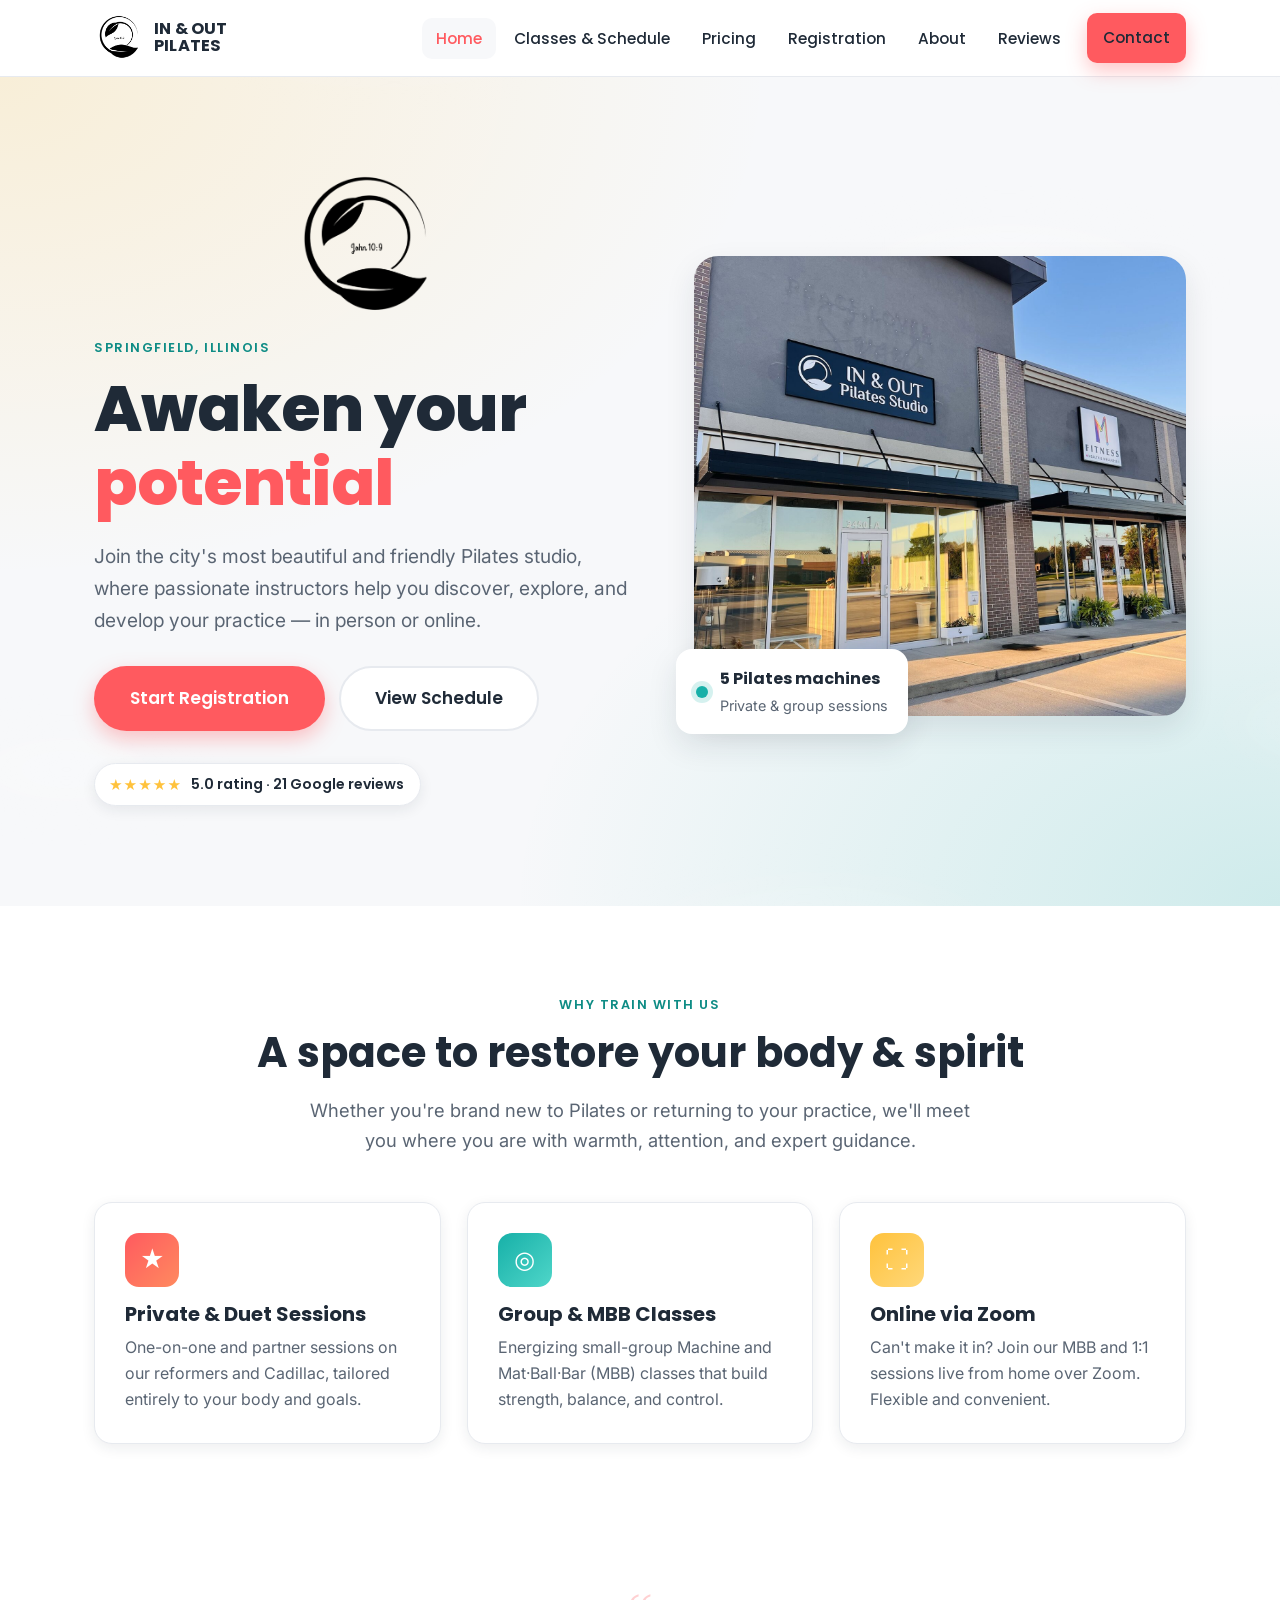
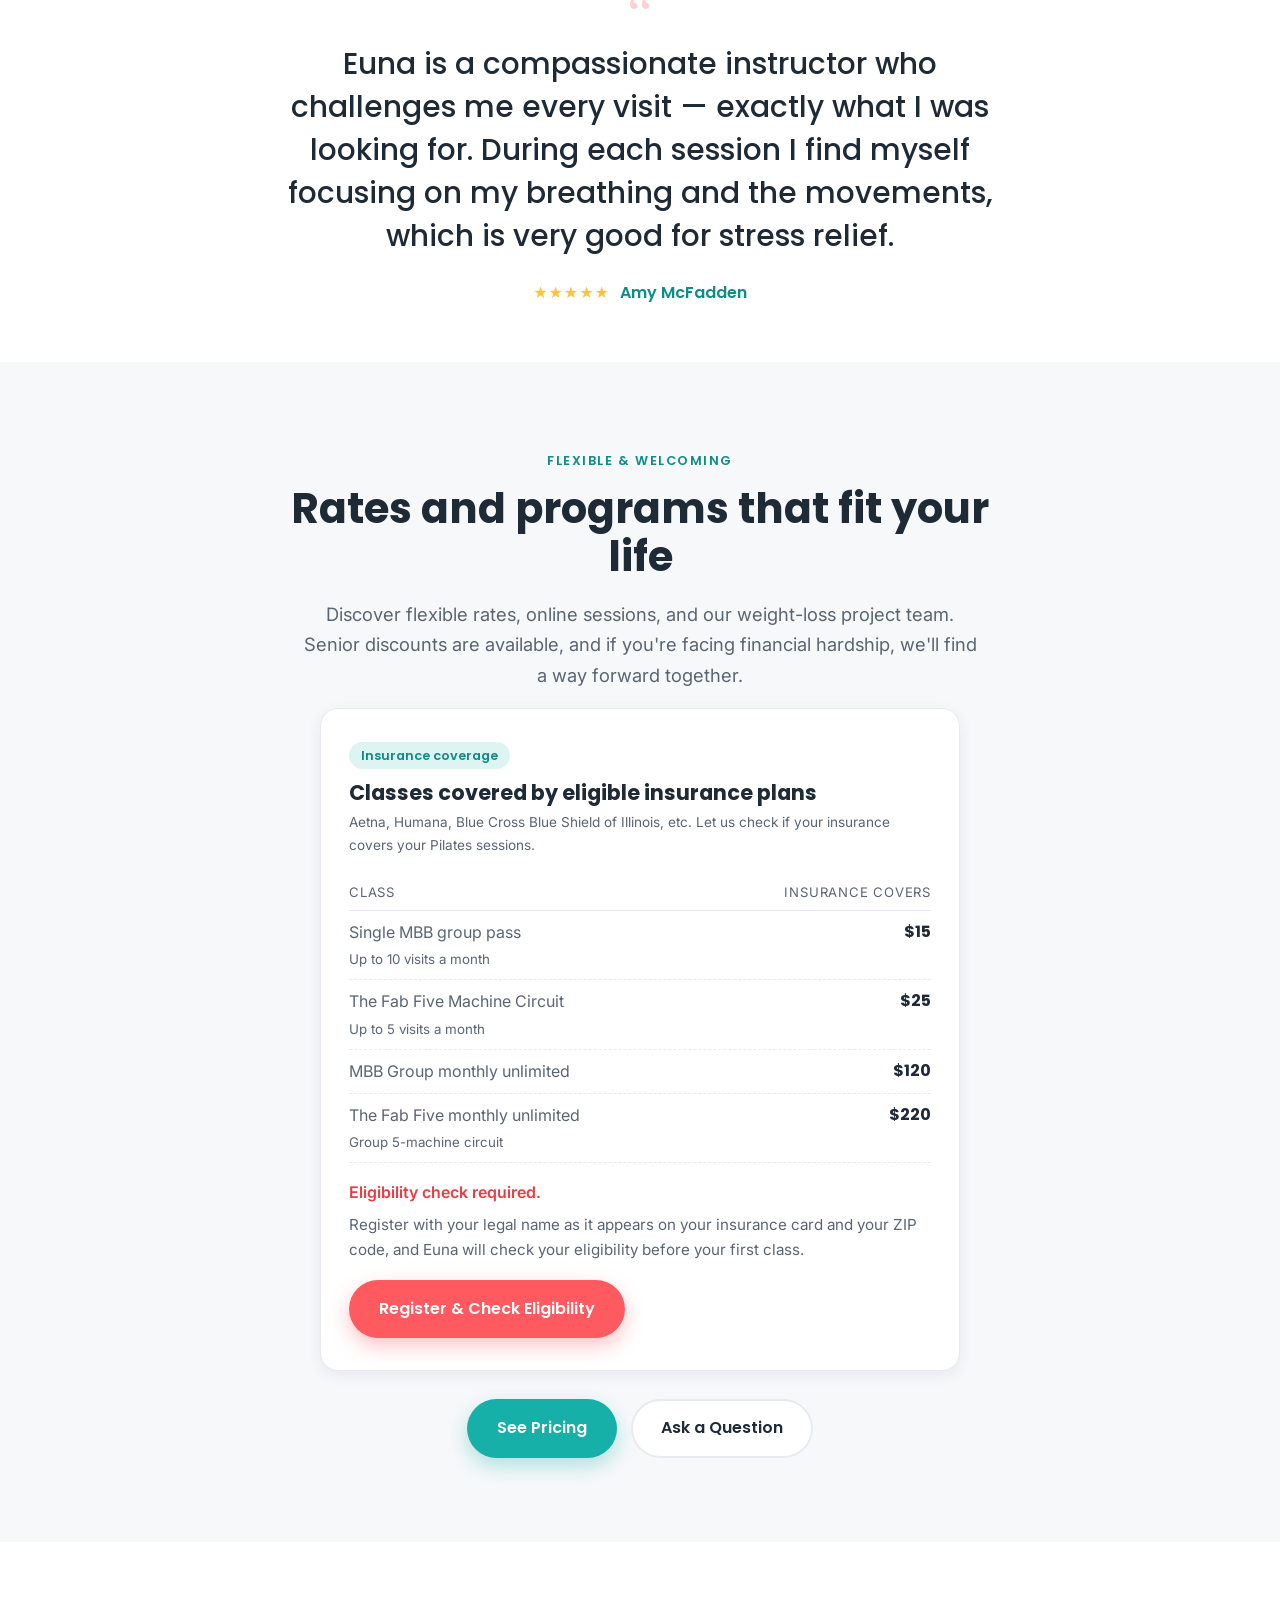
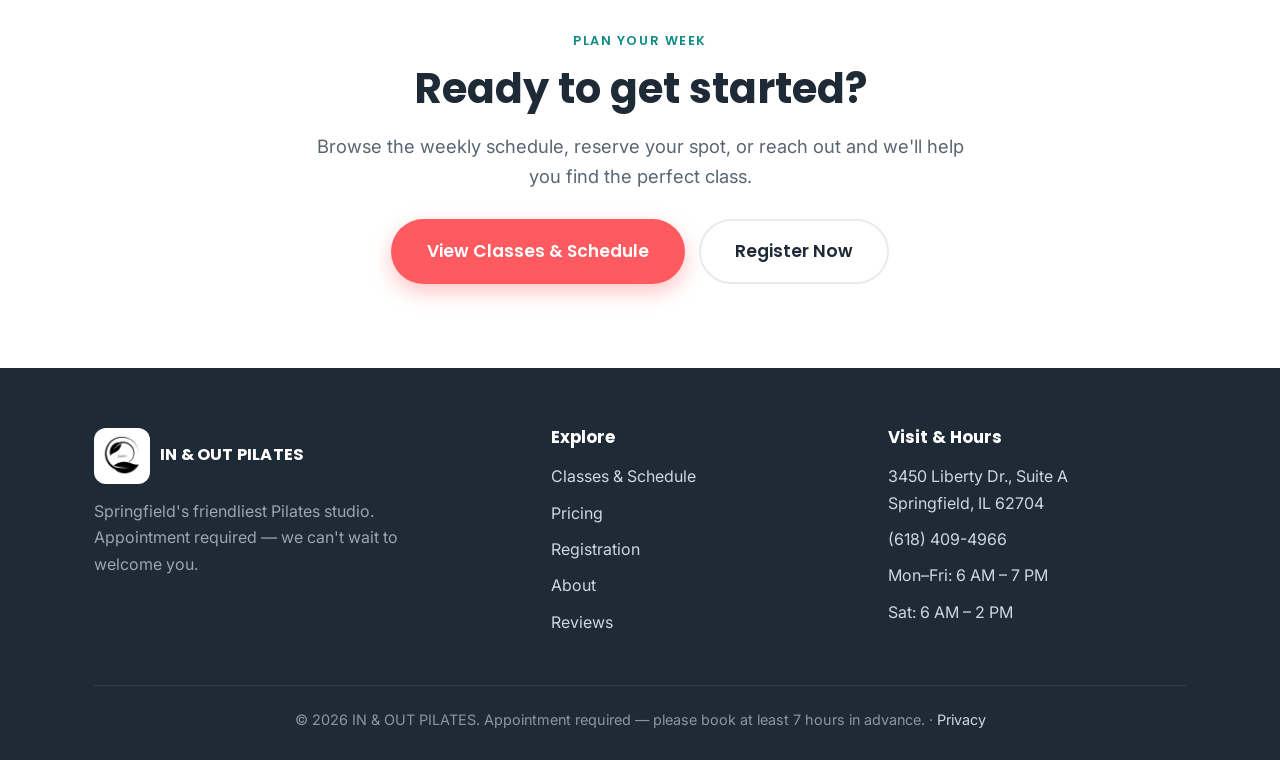
==== index.html @ a412ef55 "Insurance price list: name example insurers Add a small line under the heading: 'Aetna, Humana, Blue" ====
<!DOCTYPE html>
<html lang="en">
<head>
<meta charset="UTF-8">
<meta name="viewport" content="width=device-width, initial-scale=1">
<title>IN &amp; OUT PILATES — Springfield, IL | Awaken Your Potential</title>
<meta name="description" content="IN & OUT PILATES is Springfield, Illinois' friendliest Pilates studio. Private, duet, and group reformer & mat classes — in person and online via Zoom. Awaken your potential with us.">
<link rel="preconnect" href="https://fonts.googleapis.com">
<link rel="preconnect" href="https://fonts.gstatic.com" crossorigin>
<link href="https://fonts.googleapis.com/css2?family=Poppins:wght@500;600;700;800&family=Inter:wght@400;500;600&display=swap" rel="stylesheet">
<link rel="icon" type="image/png" href="img/logo-full.png">
<link rel="apple-touch-icon" href="img/logo-full.png">
<link rel="stylesheet" href="css/style.css">
<link rel="canonical" href="https://inandoutpilates.com/">
<meta property="og:type" content="website">
<meta property="og:site_name" content="IN & OUT PILATES">
<meta property="og:title" content="IN & OUT PILATES — Springfield, IL | Awaken Your Potential">
<meta property="og:description" content="Springfield, Illinois' friendliest Pilates studio. Private, duet, and group reformer & mat classes — in person and online via Zoom.">
<meta property="og:image" content="https://inandoutpilates.com/img/hero-cadillac.jpg">
<meta name="twitter:card" content="summary_large_image">
<script type="application/ld+json">
{
  "@context": "https://schema.org",
  "@type": "ExerciseGym",
  "name": "IN & OUT PILATES",
  "description": "Pilates studio in Springfield, Illinois offering private, duet, and group reformer & mat classes — in person and online via Zoom.",
  "url": "https://inandoutpilates.com/",
  "telephone": "+16184094966",
  "image": "https://inandoutpilates.com/img/hero-cadillac.jpg",
  "logo": "https://inandoutpilates.com/img/logo-full.png",
  "address": {
    "@type": "PostalAddress",
    "streetAddress": "3450 Liberty Dr., Suite A",
    "addressLocality": "Springfield",
    "addressRegion": "IL",
    "postalCode": "62704",
    "addressCountry": "US"
  },
  "openingHoursSpecification": [
    { "@type": "OpeningHoursSpecification", "dayOfWeek": ["Monday","Tuesday","Wednesday","Thursday","Friday"], "opens": "06:00", "closes": "19:00" },
    { "@type": "OpeningHoursSpecification", "dayOfWeek": "Saturday", "opens": "06:00", "closes": "14:00" }
  ],
  "founder": { "@type": "Person", "name": "Euna Choi Miller" },
  "priceRange": "$$"
}
</script>
<!-- Vercel Web Analytics -->
<script>window.va = window.va || function () { (window.vaq = window.vaq || []).push(arguments); };</script>
<script defer src="/_vercel/insights/script.js"></script>
</head>
<body>
<a class="skip-link" href="#main">Skip to content</a>

<!-- ===== HEADER ===== -->
<header class="site-header">
  <div class="container nav">
    <a href="index.html" class="brand"><img src="img/logo-nav.png" alt="IN & OUT PILATES logo" class="brand-logo"><span class="brand-text">IN &amp; OUT<br>PILATES</span></a>
    <button class="nav-toggle" aria-label="Open menu" aria-controls="navLinks" aria-expanded="false"><span></span><span></span><span></span></button>
    <ul class="nav-links" id="navLinks">
      <li><a href="index.html" class="active">Home</a></li>
      <li><a href="classes.html">Classes &amp; Schedule</a></li>
      <li><a href="pricing.html">Pricing</a></li>
      <li><a href="registration.html">Registration</a></li>
      <li><a href="about.html">About</a></li>
      <li><a href="reviews.html">Reviews</a></li>
      <li class="nav-cta"><a href="contact.html" class="btn btn--primary">Contact</a></li>
    </ul>
  </div>
</header>

<!-- ===== HERO ===== -->
<section class="hero" id="main" tabindex="-1">
  <div class="container hero-grid">
    <div class="hero-copy">
      <img src="img/logo.png" alt="IN & OUT PILATES" class="hero-logo">
      <span class="eyebrow">Springfield, Illinois</span>
      <h1>Awaken your <em>potential</em></h1>
      <p>Join the city's most beautiful and friendly Pilates studio, where passionate instructors help you discover, explore, and develop your practice — in person or online.</p>
      <div class="hero-cta">
        <a href="registration.html" class="btn btn--primary btn--lg">Start Registration</a>
        <a href="classes.html" class="btn btn--ghost btn--lg">View Schedule</a>
      </div>
      <a href="reviews.html" class="rating-chip mt-4"><span class="stars">★★★★★</span> 5.0 rating · 21 Google reviews</a>
    </div>
    <div class="hero-media">
      <img src="img/hero-storefront.jpg" style="object-position:34% 40%" alt="The IN &amp; OUT Pilates Studio storefront: a navy sign above a glass front with a black awning">
      <div class="hero-badge"><span class="dot"></span><div><strong>5 Pilates machines</strong><br><span style="color:var(--slate);font-size:.9rem">Private &amp; group sessions</span></div></div>
    </div>
  </div>
</section>

<!-- ===== HIGHLIGHTS ===== -->
<section class="section">
  <div class="container">
    <div class="text-center" style="margin-bottom:46px">
      <span class="eyebrow">Why train with us</span>
      <h2 class="section-title">A space to restore your body &amp; spirit</h2>
      <p class="lead">Whether you're brand new to Pilates or returning to your practice, we'll meet you where you are with warmth, attention, and expert guidance.</p>
    </div>
    <div class="grid grid-3">
      <div class="card">
        <div class="icon icon--coral">★</div>
        <h3>Private &amp; Duet Sessions</h3>
        <p>One-on-one and partner sessions on our reformers and Cadillac, tailored entirely to your body and goals.</p>
      </div>
      <div class="card">
        <div class="icon icon--teal">◎</div>
        <h3>Group &amp; MBB Classes</h3>
        <p>Energizing small-group Machine and Mat·Ball·Bar (MBB) classes that build strength, balance, and control.</p>
      </div>
      <div class="card">
        <div class="icon icon--sun">⛶</div>
        <h3>Online via Zoom</h3>
        <p>Can't make it in? Join our MBB and 1:1 sessions live from home over Zoom. Flexible and convenient.</p>
      </div>
    </div>
  </div>
</section>

<!-- ===== PROOF: FEATURED TESTIMONIAL ===== -->
<section class="section section--tight">
  <div class="container">
    <div class="pull-testimonial">
      <span class="mark">&ldquo;</span>
      <p>Euna is a compassionate instructor who challenges me every visit&nbsp;&mdash; exactly what I was looking for. During each session I find myself focusing on my breathing and the movements, which is very good for stress relief.</p>
      <div class="who"><span class="stars">★★★★★</span> Amy McFadden</div>
    </div>
  </div>
</section>

<!-- ===== INTRO ===== -->
<section class="section bg-cloud">
  <div class="container text-center">
    <div style="max-width:720px;margin:0 auto">
      <span class="eyebrow">Flexible &amp; welcoming</span>
      <h2 class="section-title">Rates and programs that fit your life</h2>
      <p class="lead" style="margin-bottom:18px">Discover flexible rates, online sessions, and our weight-loss project team. Senior discounts are available, and if you're facing financial hardship, we'll find a way forward together.</p>
    </div>

    <!-- INSURANCE COVERAGE PRICE LIST (eligibility check required) -->
    <div class="price-card" id="insurance" style="max-width:640px;margin:8px auto 0;text-align:left">
      <span class="pill pill--teal">Insurance coverage</span>
      <h3 style="margin-top:12px">Classes covered by eligible insurance plans</h3>
      <p style="color:var(--slate);font-size:.85rem;margin-top:4px">Aetna, Humana, Blue Cross Blue Shield of Illinois, etc. Let us check if your insurance covers your Pilates sessions.</p>
      <ul class="price-list" style="margin-bottom:16px">
        <li style="border-bottom:1px solid var(--line);padding-bottom:6px;font-size:.82rem;text-transform:uppercase;letter-spacing:.06em"><span>Class</span> <span>Insurance covers</span></li>
        <li><span>Single MBB group pass<br><small>Up to 10 visits a month</small></span> <strong style="white-space:nowrap">$15</strong></li>
        <li><span>The Fab Five Machine Circuit<br><small>Up to 5 visits a month</small></span> <strong style="white-space:nowrap">$25</strong></li>
        <li><span>MBB Group monthly unlimited</span> <strong style="white-space:nowrap">$120</strong></li>
        <li><span>The Fab Five monthly unlimited<br><small>Group 5-machine circuit</small></span> <strong style="white-space:nowrap">$220</strong></li>
      </ul>
      <p style="color:var(--coral-dark);font-weight:600;margin-bottom:6px">Eligibility check required.</p>
      <p style="color:var(--slate);font-size:.95rem">Register with your legal name as it appears on your insurance card and your ZIP code, and Euna will check your eligibility before your first class.</p>
      <div class="hero-cta" style="margin-top:18px">
        <a href="registration.html" class="btn btn--primary">Register &amp; Check Eligibility</a>
      </div>
    </div>

    <div class="hero-cta" style="justify-content:center;margin-top:28px">
      <a href="pricing.html" class="btn btn--teal">See Pricing</a>
      <a href="contact.html" class="btn btn--ghost">Ask a Question</a>
    </div>
  </div>
</section>

<!-- ===== SCHEDULE CTA ===== -->
<section class="section">
  <div class="container text-center">
    <span class="eyebrow">Plan your week</span>
    <h2 class="section-title">Ready to get started?</h2>
    <p class="lead">Browse the weekly schedule, reserve your spot, or reach out and we'll help you find the perfect class.</p>
    <div class="center-btns">
      <a href="classes.html" class="btn btn--primary btn--lg">View Classes &amp; Schedule</a>
      <a href="registration.html" class="btn btn--ghost btn--lg">Register Now</a>
    </div>
  </div>
</section>

<!-- ===== FOOTER ===== -->
<footer class="site-footer">
  <div class="container footer-grid">
    <div class="footer-brand">
      <div class="brand"><img src="img/logo-nav.png" alt="IN & OUT PILATES logo" class="brand-logo"><span class="brand-text">IN &amp; OUT PILATES</span></div>
      <p>Springfield's friendliest Pilates studio. Appointment required — we can't wait to welcome you.</p>
    </div>
    <div>
      <h4>Explore</h4>
      <ul class="footer-links">
        <li><a href="classes.html">Classes &amp; Schedule</a></li>
        <li><a href="pricing.html">Pricing</a></li>
        <li><a href="registration.html">Registration</a></li>
        <li><a href="about.html">About</a></li>
        <li><a href="reviews.html">Reviews</a></li>
      </ul>
    </div>
    <div>
      <h4>Visit &amp; Hours</h4>
      <ul class="footer-links">
        <li>3450 Liberty Dr., Suite A<br>Springfield, IL 62704</li>
        <li><a href="tel:+16184094966">(618) 409-4966</a></li>
        <li>Mon–Fri: 6 AM – 7 PM</li>
        <li>Sat: 6 AM – 2 PM</li>
      </ul>
    </div>
  </div>
  <div class="container"><div class="footer-bottom">© <span id="yr"></span> IN &amp; OUT PILATES. Appointment required — please book at least 7 hours in advance. · <a href="privacy.html">Privacy</a></div></div>
</footer>
<script>document.getElementById('yr').textContent=new Date().getFullYear();</script>
<script src="js/main.js"></script>
</body>
</html>
---- css/style.css ----
/* ============================================================
   IN & OUT PILATES — Shared Stylesheet  (Bright & Energetic)
   ============================================================ */
:root{
  --coral:#FF5A5F; --coral-dark:#E63E43; --teal:#17B0A8; --teal-dark:#0E8C85;
  --sunshine:#FFC23C; --ink:#1F2A37; --slate:#5A6573; --cloud:#F7F8FA; --white:#FFF; --line:#E7EAEF;
  --font-head:"Poppins","Segoe UI",system-ui,sans-serif;
  --font-body:"Inter","Segoe UI",system-ui,sans-serif;
  --maxw:1140px; --radius:18px;
  --shadow:0 12px 30px rgba(31,42,55,.10); --shadow-sm:0 4px 14px rgba(31,42,55,.08);
}
*{margin:0;padding:0;box-sizing:border-box}
html{scroll-behavior:smooth}
body{font-family:var(--font-body);color:var(--ink);line-height:1.65;background:#fff;-webkit-font-smoothing:antialiased}
img{max-width:100%;display:block}
a{color:var(--coral);text-decoration:none}
h1,h2,h3,h4{font-family:var(--font-head);line-height:1.15;color:var(--ink)}
.container{width:100%;max-width:var(--maxw);margin:0 auto;padding:0 24px}
.section{padding:84px 0}.section--tight{padding:56px 0}
.bg-cloud{background:var(--cloud)}.text-center{text-align:center}
.eyebrow{display:inline-block;font-family:var(--font-head);font-weight:600;letter-spacing:.12em;text-transform:uppercase;font-size:.8rem;color:var(--teal-dark);margin-bottom:14px}
.section-title{font-size:clamp(1.8rem,4vw,2.6rem);font-weight:700;margin-bottom:18px}
.lead{font-size:1.15rem;color:var(--slate);max-width:680px}
.text-center .lead{margin-left:auto;margin-right:auto}
.btn{display:inline-flex;align-items:center;gap:10px;font-family:var(--font-head);font-weight:600;font-size:1rem;padding:14px 28px;border-radius:999px;border:2px solid transparent;cursor:pointer;transition:transform .15s,box-shadow .15s,background .15s;text-align:center}
.btn:hover{transform:translateY(-2px)}
.btn--primary{background:var(--coral);color:#fff;box-shadow:0 8px 20px rgba(255,90,95,.35)}
.btn--primary:hover{background:var(--coral-dark)}
.btn--teal{background:var(--teal);color:#fff;box-shadow:0 8px 20px rgba(23,176,168,.32)}
.btn--teal:hover{background:var(--teal-dark)}
.btn--ghost{background:#fff;color:var(--ink);border-color:var(--line)}
.btn--ghost:hover{border-color:var(--coral);color:var(--coral)}
.btn--lg{padding:16px 34px;font-size:1.08rem}
.site-header{position:sticky;top:0;z-index:100;background:rgba(255,255,255,.92);backdrop-filter:blur(8px);border-bottom:1px solid var(--line)}
.nav{display:flex;align-items:center;justify-content:space-between;height:76px}
.brand{display:flex;align-items:center;gap:12px;font-family:var(--font-head);font-weight:700;font-size:1.15rem;color:var(--ink)}
.brand .logo-badge{width:42px;height:42px;border-radius:12px;background:linear-gradient(135deg,var(--coral),var(--sunshine));color:#fff;display:grid;place-items:center;font-weight:800;font-size:1rem;letter-spacing:-.5px}
.nav-links{display:flex;align-items:center;gap:4px;list-style:none}
.nav-links a{font-family:var(--font-head);font-weight:500;font-size:.96rem;color:var(--ink);padding:10px 14px;border-radius:10px;transition:background .15s,color .15s}
.nav-links a:hover,.nav-links a.active{background:var(--cloud);color:var(--coral)}
.nav-links .btn:hover,.nav-links a.btn.active{background:var(--coral);color:#fff}
.nav-cta{margin-left:8px}
.nav-toggle{display:none;background:none;border:0;cursor:pointer;width:44px;height:44px;border-radius:10px}
.nav-toggle span{display:block;width:24px;height:2.5px;background:var(--ink);margin:5px auto;border-radius:2px;transition:.2s}
@media(max-width:900px){
  .nav-toggle{display:block}
  .nav-links{position:absolute;top:76px;left:0;right:0;flex-direction:column;align-items:stretch;gap:0;background:#fff;border-bottom:1px solid var(--line);padding:12px 16px 20px;box-shadow:var(--shadow);display:none}
  .nav-links.open{display:flex}
  .nav-links a{padding:14px;font-size:1.05rem}
  .nav-cta{margin:8px 0 0}
}
.hero{position:relative;background:radial-gradient(120% 120% at 0% 0%,rgba(255,194,60,.18),transparent 50%),radial-gradient(120% 120% at 100% 100%,rgba(23,176,168,.18),transparent 50%),var(--cloud);padding:90px 0 100px;overflow:hidden}
.hero-grid{display:grid;grid-template-columns:1.05fr .95fr;gap:56px;align-items:center}
.hero h1{font-size:clamp(2.4rem,5.2vw,4rem);font-weight:800;letter-spacing:-1px}
.hero h1 em{font-style:normal;color:var(--coral)}
.hero p{font-size:1.2rem;color:var(--slate);margin:22px 0 30px;max-width:540px}
.hero-cta{display:flex;gap:14px;flex-wrap:wrap}
.hero-media{position:relative}
.hero-media img{border-radius:24px;box-shadow:var(--shadow);width:100%;height:460px;object-fit:cover}
.hero-badge{position:absolute;bottom:-18px;left:-18px;background:#fff;border-radius:16px;padding:16px 20px;box-shadow:var(--shadow);display:flex;align-items:center;gap:12px}
.hero-badge .dot{width:12px;height:12px;border-radius:50%;background:var(--teal);box-shadow:0 0 0 5px rgba(23,176,168,.18)}
.hero-badge strong{font-family:var(--font-head)}
@media(max-width:860px){.hero-grid{grid-template-columns:1fr;gap:32px}.hero-media img{height:320px}}
.grid{display:grid;gap:26px}.grid-3{grid-template-columns:repeat(3,1fr)}.grid-2{grid-template-columns:repeat(2,1fr)}
@media(max-width:860px){.grid-3{grid-template-columns:1fr}.grid-2{grid-template-columns:1fr}}
.card{background:#fff;border:1px solid var(--line);border-radius:var(--radius);padding:30px;box-shadow:var(--shadow-sm);transition:transform .15s,box-shadow .15s}
.card:hover{transform:translateY(-4px);box-shadow:var(--shadow)}
.card .icon{width:54px;height:54px;border-radius:14px;display:grid;place-items:center;font-size:1.5rem;margin-bottom:16px;color:#fff}
.icon--coral{background:linear-gradient(135deg,var(--coral),#ff8a5f)}
.icon--teal{background:linear-gradient(135deg,var(--teal),#4fd6c9)}
.icon--sun{background:linear-gradient(135deg,var(--sunshine),#ffd87a);color:var(--ink)}
.card h3{font-size:1.25rem;margin-bottom:8px}.card p{color:var(--slate)}
.price-grid{display:grid;grid-template-columns:repeat(auto-fit,minmax(240px,1fr));gap:26px}
@media(max-width:860px){.price-grid{grid-template-columns:1fr}}
.one-list{margin:0 0 18px 20px}
.one-list li{margin-bottom:6px;color:var(--slate)}
.price-card{background:#fff;border:1px solid var(--line);border-radius:var(--radius);padding:32px 28px;box-shadow:var(--shadow-sm);text-align:center;position:relative}
.price-card.featured{border:2px solid var(--coral);box-shadow:var(--shadow)}
.price-card .tag{position:absolute;top:-13px;left:50%;transform:translateX(-50%);background:var(--coral);color:#fff;font-family:var(--font-head);font-weight:600;font-size:.78rem;padding:5px 16px;border-radius:999px;letter-spacing:.04em}
.price-card h3{font-size:1.3rem;margin-bottom:6px}
.price-card .amount{font-family:var(--font-head);font-size:2.4rem;font-weight:800;color:var(--ink);margin:10px 0 4px}
.price-card .amount span{font-size:1rem;font-weight:500;color:var(--slate)}
.price-card .per{color:var(--slate);margin-bottom:18px}
.price-list{list-style:none;text-align:left;margin:18px 0 24px}
.price-list li{padding:8px 0;border-bottom:1px dashed var(--line);color:var(--slate);display:flex;justify-content:space-between;gap:12px}
.price-list li strong{color:var(--ink);font-family:var(--font-head)}
.table-wrap{overflow-x:auto;border-radius:var(--radius);border:1px solid var(--line);box-shadow:var(--shadow-sm)}
table.schedule{width:100%;border-collapse:collapse;background:#fff;min-width:560px}
table.schedule th,table.schedule td{padding:14px 18px;text-align:left;border-bottom:1px solid var(--line)}
table.schedule thead th{background:var(--ink);color:#fff;font-family:var(--font-head);font-weight:600;font-size:.95rem}
table.schedule tbody tr:nth-child(even){background:var(--cloud)}
table.schedule td:first-child{font-family:var(--font-head);font-weight:600}
.pill{display:inline-block;padding:3px 12px;border-radius:999px;font-size:.8rem;font-family:var(--font-head);font-weight:600}
.pill--teal{background:rgba(23,176,168,.14);color:var(--teal-dark)}
.pill--coral{background:rgba(255,90,95,.14);color:var(--coral-dark)}
.pill--sun{background:rgba(255,194,60,.20);color:#946800}
.notice{background:#fff;border-left:5px solid var(--sunshine);border-radius:12px;padding:20px 24px;box-shadow:var(--shadow-sm)}
.notice h4{font-size:1.1rem;margin-bottom:6px}.notice p{color:var(--slate)}
.notice--coral{border-left-color:var(--coral)}.notice--teal{border-left-color:var(--teal)}
.review-card{background:#fff;border:1px solid var(--line);border-radius:var(--radius);padding:28px;box-shadow:var(--shadow-sm);break-inside:avoid}
.review-card .stars{color:var(--sunshine);font-size:1.1rem;margin-bottom:12px;letter-spacing:2px}
.review-card p{color:var(--ink);font-size:1.02rem}
.review-card .who{margin-top:16px;font-family:var(--font-head);font-weight:600;color:var(--teal-dark)}
.reviews-masonry{columns:2;column-gap:26px}
.reviews-masonry .review-card{margin-bottom:26px}
@media(max-width:760px){.reviews-masonry{columns:1}}
.steps{display:grid;gap:22px}
.step{display:grid;grid-template-columns:56px 1fr;gap:20px;align-items:start;background:#fff;border:1px solid var(--line);border-radius:var(--radius);padding:26px;box-shadow:var(--shadow-sm)}
.step .num{width:56px;height:56px;border-radius:50%;background:linear-gradient(135deg,var(--coral),var(--sunshine));color:#fff;font-family:var(--font-head);font-weight:800;font-size:1.4rem;display:grid;place-items:center}
.step h3{margin-bottom:6px}.step p{color:var(--slate)}
.contact-grid{display:grid;grid-template-columns:1fr 1fr;gap:40px;align-items:start}
@media(max-width:860px){.contact-grid{grid-template-columns:1fr}}
.form-card{background:#fff;border:1px solid var(--line);border-radius:var(--radius);padding:32px;box-shadow:var(--shadow)}
.field{margin-bottom:18px}
.field label{display:block;font-family:var(--font-head);font-weight:600;font-size:.92rem;margin-bottom:7px}
.field input,.field select,.field textarea{width:100%;padding:13px 15px;border:1.5px solid var(--line);border-radius:12px;font-family:var(--font-body);font-size:1rem;color:var(--ink);background:#fff;transition:border .15s}
.field input:focus,.field select:focus,.field textarea:focus{outline:none;border-color:var(--teal)}
.field textarea{min-height:130px;resize:vertical}
.form-status{margin-top:14px;font-family:var(--font-head);font-weight:600}
.form-status.ok{color:var(--teal-dark)}.form-status.err{color:var(--coral-dark)}
.info-line{display:flex;gap:14px;align-items:flex-start;padding:16px 0;border-bottom:1px solid var(--line)}
.info-line .ico{font-size:1.3rem}
.info-line strong{font-family:var(--font-head);display:block}
.info-line span{color:var(--slate)}
.site-footer{background:var(--ink);color:#cfd6df;padding:60px 0 28px}
.footer-grid{display:grid;grid-template-columns:1.4fr 1fr 1fr;gap:40px}
@media(max-width:760px){.footer-grid{grid-template-columns:1fr;gap:28px}}
.site-footer h4{color:#fff;font-size:1.05rem;margin-bottom:16px}
.site-footer a{color:#cfd6df}.site-footer a:hover{color:#fff}
.footer-links{list-style:none}.footer-links li{margin-bottom:10px}
.footer-brand .brand{color:#fff;margin-bottom:14px}
.footer-brand p{color:#9aa5b1;max-width:320px}
.footer-bottom{border-top:1px solid #33404f;margin-top:40px;padding-top:22px;text-align:center;color:#8a96a3;font-size:.9rem}
.page-banner{background:radial-gradient(100% 120% at 100% 0%,rgba(255,90,95,.16),transparent 55%),radial-gradient(100% 120% at 0% 100%,rgba(23,176,168,.16),transparent 55%),var(--cloud);padding:70px 0 60px;text-align:center}
.page-banner h1{font-size:clamp(2rem,5vw,3rem);font-weight:800}
.page-banner p{color:var(--slate);font-size:1.12rem;max-width:620px;margin:14px auto 0}
.mt-0{margin-top:0}.mt-2{margin-top:16px}.mt-4{margin-top:32px}
.center-btns{display:flex;gap:14px;justify-content:center;flex-wrap:wrap;margin-top:28px}
.prose p{margin-bottom:16px;color:var(--slate)}.prose p:last-child{margin-bottom:0}

.notice--sun{border-left-color:var(--sunshine)}

/* ---------- Brand logo (official IN & OUT PILATES logo) ---------- */
:root{ --brand-green:#387438; --brand-green-dark:#2c5c2c; }
.brand{ gap:10px; }
.brand .brand-logo{ height:50px; width:auto; display:block; }
.brand .brand-text{ font-family:var(--font-head); font-weight:700; font-size:1.02rem; color:var(--ink); line-height:1.04; letter-spacing:.2px; }
@media(max-width:480px){ .brand .brand-text{ display:none; } .brand .brand-logo{ height:44px; } }
.site-footer .brand{ align-items:center; }
.site-footer .brand .brand-logo{ height:56px; background:#fff; border-radius:12px; padding:6px; }
.site-footer .brand .brand-text{ color:#fff; }
.hero-logo{ display:block; margin:0 auto 6px; height:160px; width:auto; }
@media(max-width:860px){ .hero-logo{ height:130px; } }

/* ---------- Accessibility & polish ---------- */
/* Visible keyboard focus for links, buttons, and form fields */
a:focus-visible,.btn:focus-visible,button:focus-visible,
.field input:focus-visible,.field select:focus-visible,.field textarea:focus-visible{
  outline:3px solid var(--teal); outline-offset:2px;
}
/* Skip-to-content link (visible only when focused) */
.skip-link{position:absolute;left:-9999px;top:0;z-index:200;background:var(--coral);color:#fff;
  font-family:var(--font-head);font-weight:600;padding:12px 18px;border-radius:0 0 12px 0}
.skip-link:focus{left:0}
/* Respect users who prefer reduced motion */
@media(prefers-reduced-motion:reduce){
  html{scroll-behavior:auto}
  *,*::before,*::after{transition-duration:.01ms!important;animation-duration:.01ms!important}
  .btn:hover,.card:hover{transform:none}
}

/* ---------- Admin page (admin.html) ---------- */
.admin-topbar{display:flex;align-items:center;justify-content:space-between;gap:16px;
  padding:18px 0;border-bottom:1px solid var(--line);margin-bottom:8px}
.admin-tag{font-family:var(--font-head);font-weight:700;color:var(--teal-dark);
  background:rgba(23,176,168,.12);padding:6px 14px;border-radius:999px;font-size:.85rem}
.admin-day{padding:18px 20px;border:1px solid var(--line);border-radius:14px;
  margin-bottom:16px;background:#fff;box-shadow:var(--shadow-sm)}
.admin-day h4{margin-bottom:12px;font-size:1.15rem}
.admin-cells{display:grid;grid-template-columns:repeat(3,1fr);gap:14px}
@media(max-width:640px){.admin-cells{grid-template-columns:1fr}}
.admin-cells label{display:block;font-family:var(--font-head);font-weight:600;
  font-size:.82rem;color:var(--slate);text-transform:uppercase;letter-spacing:.04em}
.admin-cells input{width:100%;margin-top:6px;padding:12px 14px;border:1.5px solid var(--line);
  border-radius:10px;font-family:var(--font-body);font-size:1rem;color:var(--ink);background:#fff}
.admin-cells input:focus{outline:none;border-color:var(--teal)}
.admin-help{background:rgba(255,194,60,.12);border-left:5px solid var(--sunshine);
  border-radius:12px;padding:16px 20px;margin-bottom:24px;color:var(--slate)}
.admin-help strong{color:var(--ink)}
.admin-savebar{position:sticky;bottom:0;background:rgba(255,255,255,.96);
  backdrop-filter:blur(6px);border-top:1px solid var(--line);padding:16px 0;margin-top:8px}

/* Admin tabs */
.admin-tabs{display:flex;flex-wrap:wrap;gap:8px;margin-bottom:26px;border-bottom:1px solid var(--line);padding-bottom:14px}
.admin-tab{font-family:var(--font-head);font-weight:600;font-size:.95rem;color:var(--slate);
  background:#fff;border:1px solid var(--line);border-radius:999px;padding:9px 18px;cursor:pointer;transition:.15s}
.admin-tab:hover{border-color:var(--coral);color:var(--coral)}
.admin-tab.active{background:var(--coral);color:#fff;border-color:var(--coral)}
.admin-tab .count{display:inline-block;min-width:20px;margin-left:6px;padding:0 6px;border-radius:999px;
  background:rgba(0,0,0,.12);font-size:.78rem}
.admin-tab.active .count{background:rgba(255,255,255,.3)}
.admin-panel{display:none}.admin-panel.active{display:block}

/* Add/delete rows (schedule classes, 1:1 openings, price line items) */
.admin-list{display:grid;gap:10px;margin-bottom:14px}
.admin-row{display:grid;gap:10px;align-items:end;background:#fff;border:1px solid var(--line);border-radius:12px;padding:12px 14px}
.admin-row--sched{grid-template-columns:160px 1fr 1.5fr auto}
.admin-row--slot{grid-template-columns:1fr auto;align-items:center}
.admin-row--item{grid-template-columns:2fr 1fr auto;align-items:center}
@media(max-width:640px){.admin-row--sched,.admin-row--item{grid-template-columns:1fr}}
.admin-row .ar-field{display:block;font-family:var(--font-head);font-weight:600;font-size:.72rem;color:var(--slate);text-transform:uppercase;letter-spacing:.04em}
.admin-row input,.admin-row select{width:100%;margin-top:4px;padding:11px 13px;border:1.5px solid var(--line);border-radius:10px;font-family:var(--font-body);font-size:1rem;color:var(--ink);background:#fff}
.admin-row input:focus,.admin-row select:focus{outline:none;border-color:var(--teal)}
.row-del{align-self:center;flex:none;min-width:40px;height:40px;border-radius:10px;border:1.5px solid var(--line);background:#fff;color:var(--coral-dark);font-family:var(--font-head);font-weight:600;font-size:1rem;cursor:pointer;line-height:1;padding:0 12px}
.row-del:hover{border-color:var(--coral);background:rgba(255,90,95,.06)}
.btn-add{margin-bottom:8px}

/* Pricing plan editor cards */
.admin-pcard{border:1px solid var(--line);border-radius:14px;padding:18px 20px;margin-bottom:16px;background:#fff;box-shadow:var(--shadow-sm)}
.admin-pcard.is-best{border:2px solid var(--coral);box-shadow:var(--shadow)}
.admin-pcard-head{display:flex;gap:10px;align-items:center;flex-wrap:wrap;margin-bottom:14px}
.pcard-title{flex:1 1 200px;padding:11px 13px;border:1.5px solid var(--line);border-radius:10px;font-family:var(--font-head);font-weight:600;font-size:1.05rem;color:var(--ink)}
.pcard-title:focus{outline:none;border-color:var(--teal)}
.best-btn{font-family:var(--font-head);font-weight:600;font-size:.85rem;padding:9px 14px;border-radius:999px;border:1.5px solid var(--line);background:#fff;color:var(--slate);cursor:pointer;white-space:nowrap}
.best-btn:hover{border-color:var(--coral);color:var(--coral)}
.admin-pcard.is-best .best-btn{background:var(--coral);color:#fff;border-color:var(--coral)}
.pitems{display:grid;gap:8px;margin:4px 0 10px}

/* Submission cards (registrations, waivers, sign-up requests) */
.sub-list{display:grid;gap:16px}
.sub-card{background:#fff;border:1px solid var(--line);border-radius:14px;padding:18px 20px;box-shadow:var(--shadow-sm)}
.sub-card .sub-head{display:flex;justify-content:space-between;align-items:baseline;gap:12px;flex-wrap:wrap;margin-bottom:8px}
.sub-card .sub-name{font-family:var(--font-head);font-weight:700;font-size:1.1rem}
.sub-card .sub-when{color:var(--slate);font-size:.85rem}
.sub-card dl{display:grid;grid-template-columns:auto 1fr;gap:4px 14px;margin:6px 0}
.sub-card dt{color:var(--slate);font-size:.9rem}
.sub-card dd{color:var(--ink);font-size:.95rem}
.sub-actions{display:flex;gap:10px;flex-wrap:wrap;margin-top:12px}
.btn--sm{padding:8px 16px;font-size:.9rem}
.btn--danger{background:#fff;color:var(--coral-dark);border-color:var(--line)}
.btn--danger:hover{border-color:var(--coral);background:rgba(255,90,95,.06)}
.status-pill{font-family:var(--font-head);font-weight:600;font-size:.78rem;padding:3px 12px;border-radius:999px}
.status-new{background:rgba(255,194,60,.22);color:#946800}
.status-confirmed{background:rgba(23,176,168,.16);color:var(--teal-dark)}
.empty-note{color:var(--slate);background:var(--cloud);border-radius:12px;padding:22px;text-align:center}

/* Lightweight modal (class sign-up request) */
.modal-overlay{position:fixed;inset:0;background:rgba(31,42,55,.55);display:none;align-items:flex-start;
  justify-content:center;padding:40px 16px;z-index:300;overflow-y:auto}
.modal-overlay.open{display:flex}
.modal{background:#fff;border-radius:var(--radius);box-shadow:var(--shadow);max-width:520px;width:100%;padding:30px}
.modal h3{font-size:1.4rem;margin-bottom:6px}
.modal .modal-close{float:right;background:none;border:0;font-size:1.6rem;line-height:1;cursor:pointer;color:var(--slate)}
.checkbox-row{display:flex;gap:12px;align-items:flex-start;margin:16px 0}
.checkbox-row input{width:20px;height:20px;margin-top:3px;flex:none}
.checkbox-row label{font-size:.95rem;color:var(--slate)}
.waiver-box{max-height:240px;overflow-y:auto;border:1px solid var(--line);border-radius:12px;
  padding:18px 20px;background:var(--cloud);font-size:.92rem;color:var(--slate);margin-bottom:8px}
.waiver-box p{margin-bottom:10px}

/* Honeypot anti-spam field — hidden from people, tempting to bots */
.hp{position:absolute!important;left:-9999px!important;top:-9999px!important;
  width:1px;height:1px;overflow:hidden;opacity:0;pointer-events:none}

/* ---------- Ways to Pay (pricing.html) ---------- */
.pay-primary{display:grid;grid-template-columns:1.4fr 1fr;gap:34px;align-items:center;
  background:#fff;border:2px solid var(--teal);border-radius:var(--radius);
  padding:34px;box-shadow:var(--shadow);margin-bottom:34px}
@media(max-width:760px){.pay-primary{grid-template-columns:1fr;gap:24px;text-align:center;padding:26px}}
.pay-primary h3{font-size:1.5rem;margin-bottom:10px}
.pay-primary p{color:var(--slate);margin-bottom:18px}
.pay-methods{display:flex;gap:10px;flex-wrap:wrap;margin-bottom:20px}
@media(max-width:760px){.pay-methods{justify-content:center}}
.pay-chip{display:inline-flex;align-items:center;gap:7px;font-family:var(--font-head);
  font-weight:600;font-size:.85rem;color:var(--ink);background:var(--cloud);
  border:1px solid var(--line);border-radius:999px;padding:7px 14px}
.pay-qr{text-align:center}
.pay-qr img{width:170px;height:170px;border:1px solid var(--line);border-radius:14px;
  padding:8px;background:#fff;margin:0 auto}
.pay-qr span{display:block;margin-top:8px;font-size:.82rem;color:var(--slate)}
.pay-secure{display:inline-flex;align-items:center;gap:8px;font-size:.86rem;color:var(--teal-dark);
  font-family:var(--font-head);font-weight:600;margin-top:4px}
.pay-p2p-grid{display:grid;grid-template-columns:repeat(3,1fr);gap:22px}
@media(max-width:860px){.pay-p2p-grid{grid-template-columns:1fr}}
.pay-card{background:#fff;border:1px solid var(--line);border-radius:var(--radius);
  padding:26px 24px;box-shadow:var(--shadow-sm);text-align:center;display:flex;
  flex-direction:column;align-items:center}
.pay-card h4{font-size:1.2rem;margin-bottom:4px}
.pay-card .handle{font-family:var(--font-head);font-weight:600;color:var(--teal-dark);
  font-size:1rem;margin-bottom:14px;word-break:break-word}
.pay-card .handle.stack span{display:block}
.pay-card img.qr{width:150px;height:150px;border:1px solid var(--line);border-radius:12px;
  padding:6px;background:#fff;margin-bottom:16px}
.pay-card .qr-fallback{width:150px;height:150px;border:1px dashed var(--line);border-radius:12px;
  display:grid;place-items:center;color:var(--slate);font-size:.8rem;padding:10px;margin-bottom:16px}
.pay-card .btn{width:100%;justify-content:center}
.pay-steps{counter-reset:paystep;list-style:none;margin:14px 0 0;padding:0}
.pay-steps li{position:relative;padding:10px 0 10px 42px;border-bottom:1px dashed var(--line);
  color:var(--slate);text-align:left}
.pay-steps li:last-child{border-bottom:0}
.pay-steps li::before{counter-increment:paystep;content:counter(paystep);position:absolute;left:0;top:8px;
  width:28px;height:28px;border-radius:50%;background:var(--teal);color:#fff;
  font-family:var(--font-head);font-weight:700;font-size:.9rem;display:grid;place-items:center}

/* ============================================================
   Drifting cloud atmosphere — hero & page banners
   Two soft, blurred cloud layers drift slowly in opposite
   directions. Pure CSS (radial-gradient blobs + blur), no
   images, no JS. Speed halts automatically for users who prefer
   reduced motion (see the existing @media rule below).
   ============================================================ */
.hero,.page-banner{position:relative;overflow:hidden}
.hero::before,.hero::after,.page-banner::before,.page-banner::after{
  content:"";position:absolute;inset:-20% -30%;z-index:0;pointer-events:none;
  filter:blur(20px);will-change:transform;
}
.hero::before,.page-banner::before{
  background-image:
    radial-gradient(ellipse 260px 90px at 8% 24%, rgba(255,255,255,.7), transparent 70%),
    radial-gradient(ellipse 360px 120px at 38% 8%, rgba(255,255,255,.55), transparent 70%),
    radial-gradient(ellipse 300px 100px at 68% 32%, rgba(255,255,255,.6), transparent 70%),
    radial-gradient(ellipse 380px 120px at 94% 14%, rgba(255,255,255,.45), transparent 70%);
  animation:cloud-drift-a 52s ease-in-out infinite alternate;
  opacity:.9;
}
.hero::after,.page-banner::after{
  background-image:
    radial-gradient(ellipse 220px 70px at 22% 74%, rgba(255,255,255,.45), transparent 70%),
    radial-gradient(ellipse 320px 95px at 58% 88%, rgba(255,255,255,.35), transparent 70%),
    radial-gradient(ellipse 260px 80px at 86% 70%, rgba(255,255,255,.42), transparent 70%);
  animation:cloud-drift-b 68s ease-in-out infinite alternate;
  opacity:.7;
}
@keyframes cloud-drift-a{from{transform:translateX(-4%)}to{transform:translateX(4%)}}
@keyframes cloud-drift-b{from{transform:translateX(5%)}to{transform:translateX(-5%)}}
.hero>.container,.page-banner>.container{position:relative;z-index:1}

/* ---------- Rating trust chip ---------- */
.rating-chip{display:inline-flex;align-items:center;gap:9px;background:#fff;
  border:1px solid var(--line);border-radius:999px;padding:8px 16px 8px 14px;
  box-shadow:var(--shadow-sm);font-family:var(--font-head);font-weight:600;
  font-size:.88rem;color:var(--ink);transition:transform .15s,box-shadow .15s}
a.rating-chip:hover{transform:translateY(-2px);box-shadow:var(--shadow);color:var(--ink)}
.rating-chip .stars{color:var(--sunshine);letter-spacing:1px;font-size:.95rem}

/* ---------- Pull-quote (used in page banners) ---------- */
.pull-quote{font-family:var(--font-body);font-style:italic;font-weight:500;
  font-size:1.28rem;color:var(--ink);max-width:620px;margin:20px auto 0;
  position:relative;padding:0 6px}
.pull-quote::before{content:"\201C";font-family:Georgia,"Times New Roman",serif;
  font-size:3.2rem;font-style:normal;color:var(--coral);opacity:.4;
  position:absolute;left:-28px;top:-16px;line-height:1}
@media(max-width:600px){.pull-quote::before{display:none}}

/* ---------- Featured testimonial (proof section) ---------- */
.pull-testimonial{position:relative;max-width:760px;margin:0 auto;text-align:center}
.pull-testimonial .mark{display:block;font-family:Georgia,"Times New Roman",serif;
  font-size:3.6rem;line-height:1;color:var(--coral);opacity:.28;margin-bottom:2px}
.pull-testimonial p{font-family:var(--font-head);font-weight:500;
  font-size:clamp(1.25rem,2.6vw,1.85rem);line-height:1.45;color:var(--ink)}
.pull-testimonial .who{margin-top:22px;font-family:var(--font-head);
  font-weight:600;color:var(--teal-dark);display:flex;align-items:center;
  justify-content:center;gap:10px}
.pull-testimonial .who .stars{color:var(--sunshine);letter-spacing:1px}

/* ---------- Floating stat/quote badge on an image (variant of .hero-badge) ---------- */
.float-badge{position:absolute;background:#fff;border-radius:16px;padding:16px 20px;
  box-shadow:var(--shadow);max-width:230px}
.float-badge strong{font-family:var(--font-head);display:block;margin-bottom:2px}
.float-badge span{color:var(--slate);font-size:.88rem}
.float-badge--br{bottom:-20px;right:-20px}
@media(max-width:640px){.float-badge{position:static;margin-top:-16px;margin-left:16px;max-width:none}}

/* ---------- Wide banner image (stacked-center section variant) ---------- */
.banner-image{border-radius:var(--radius);box-shadow:var(--shadow);width:100%;
  max-height:380px;object-fit:cover;margin-top:36px}

/* ---------- Card polish: soft gradient edge on hover ---------- */
.card{position:relative;overflow:hidden}
.card::after{content:"";position:absolute;inset:0;border-radius:inherit;
  padding:1.5px;background:linear-gradient(135deg,var(--coral),var(--teal) 60%,var(--sunshine));
  -webkit-mask:linear-gradient(#fff 0 0) content-box,linear-gradient(#fff 0 0);
  -webkit-mask-composite:xor;mask-composite:exclude;opacity:0;transition:opacity .25s;pointer-events:none}
.card:hover::after{opacity:1}
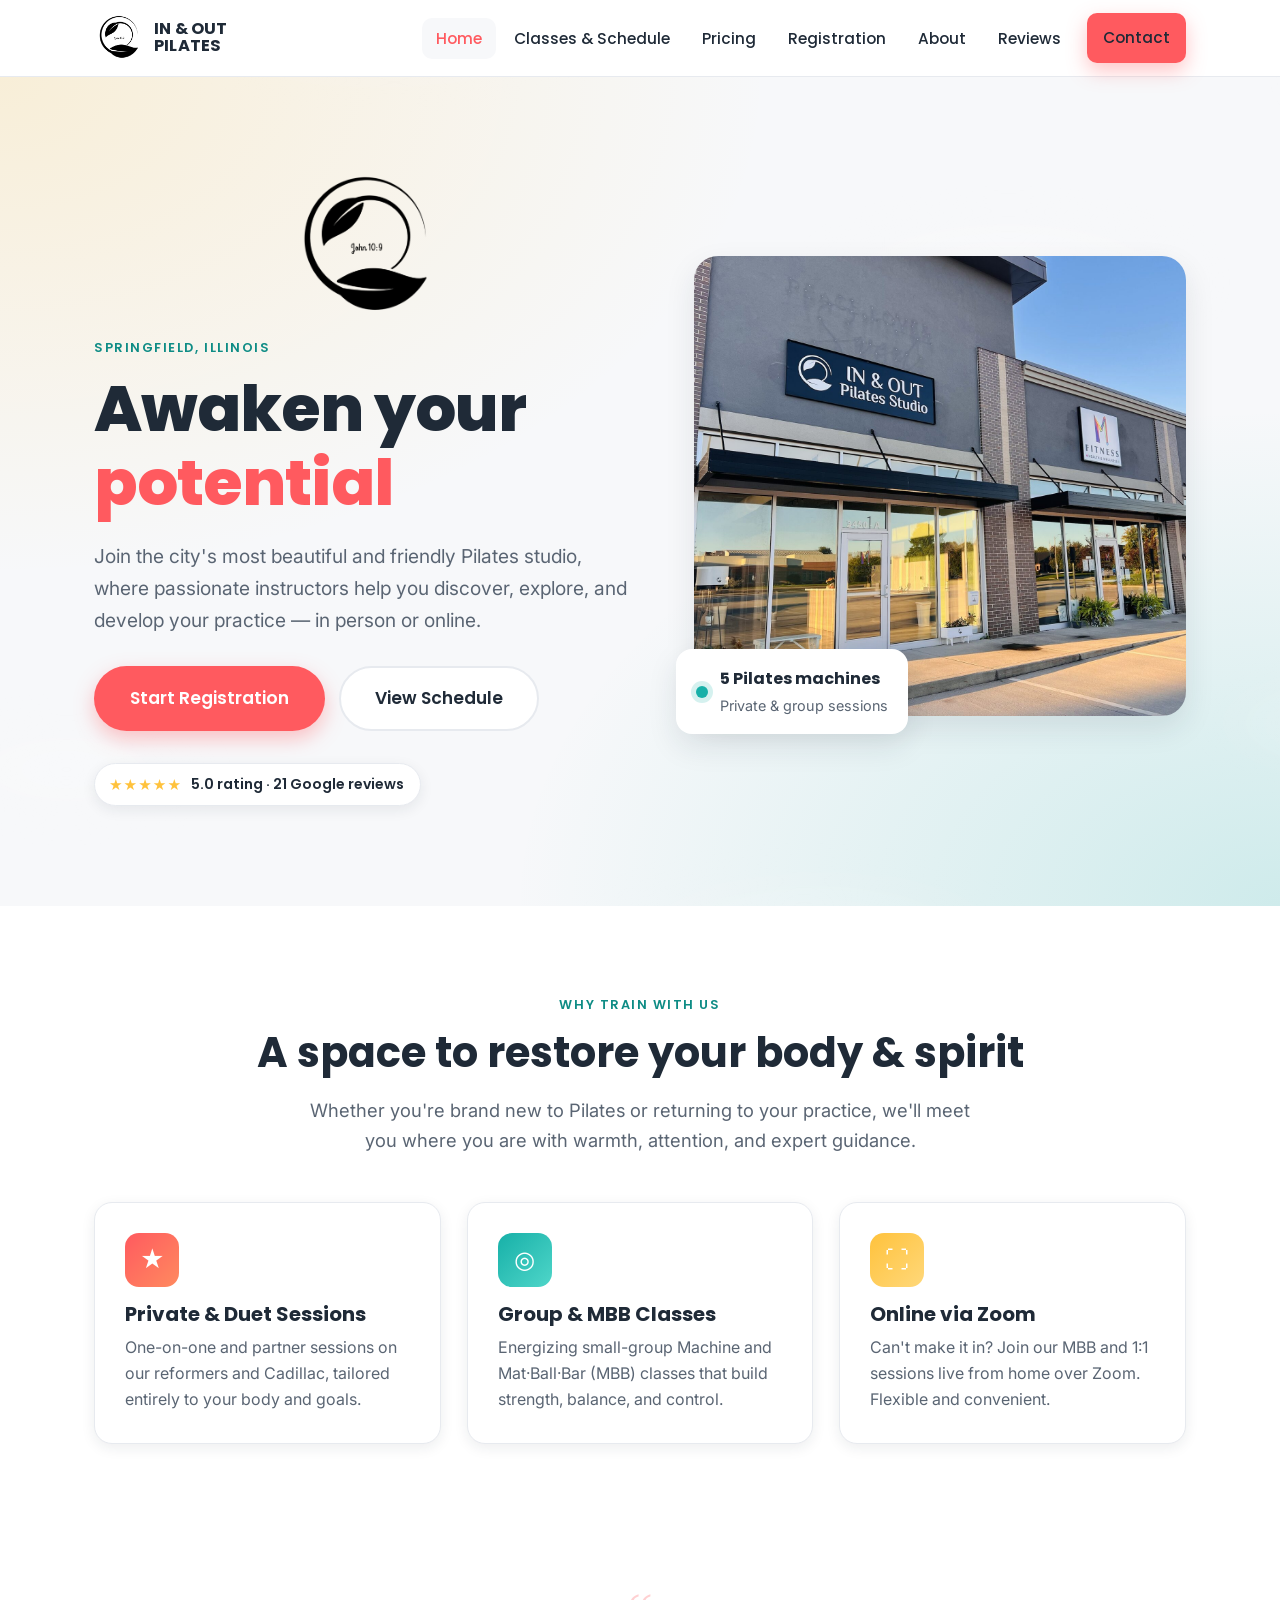
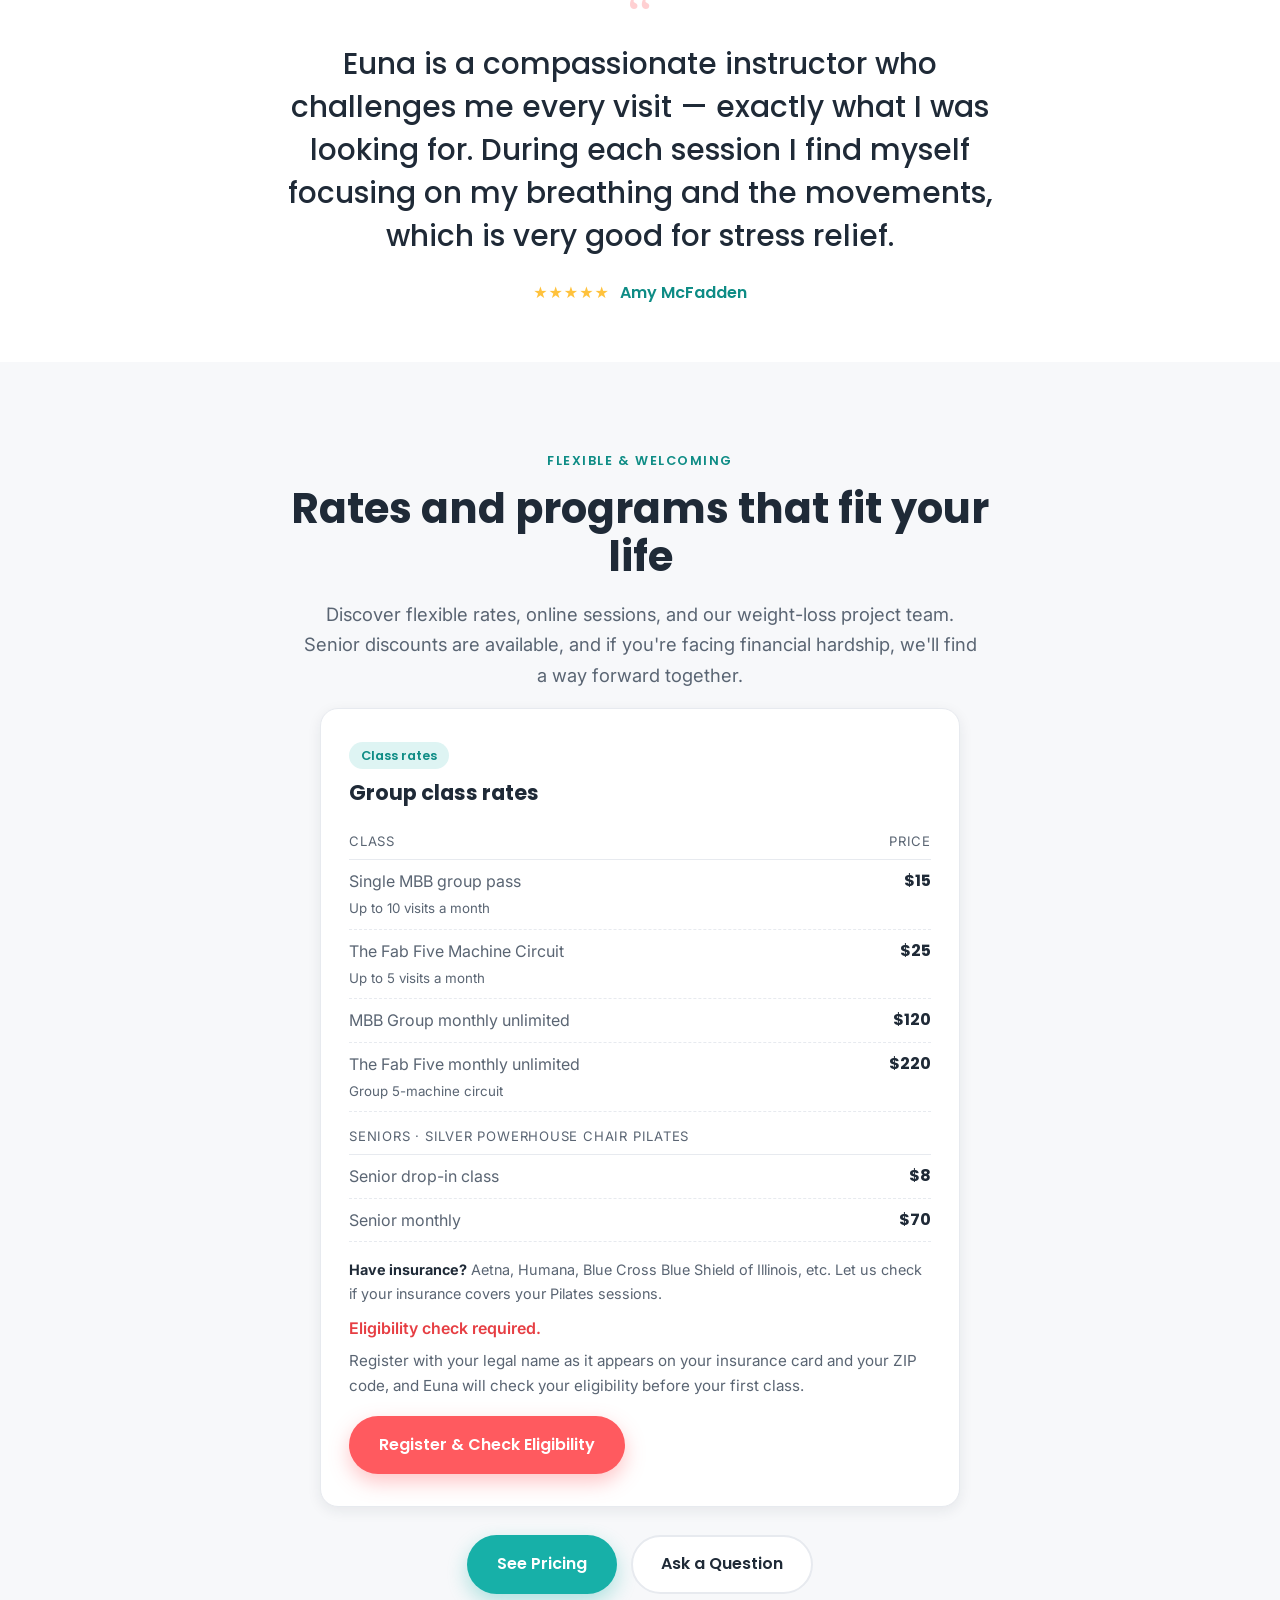
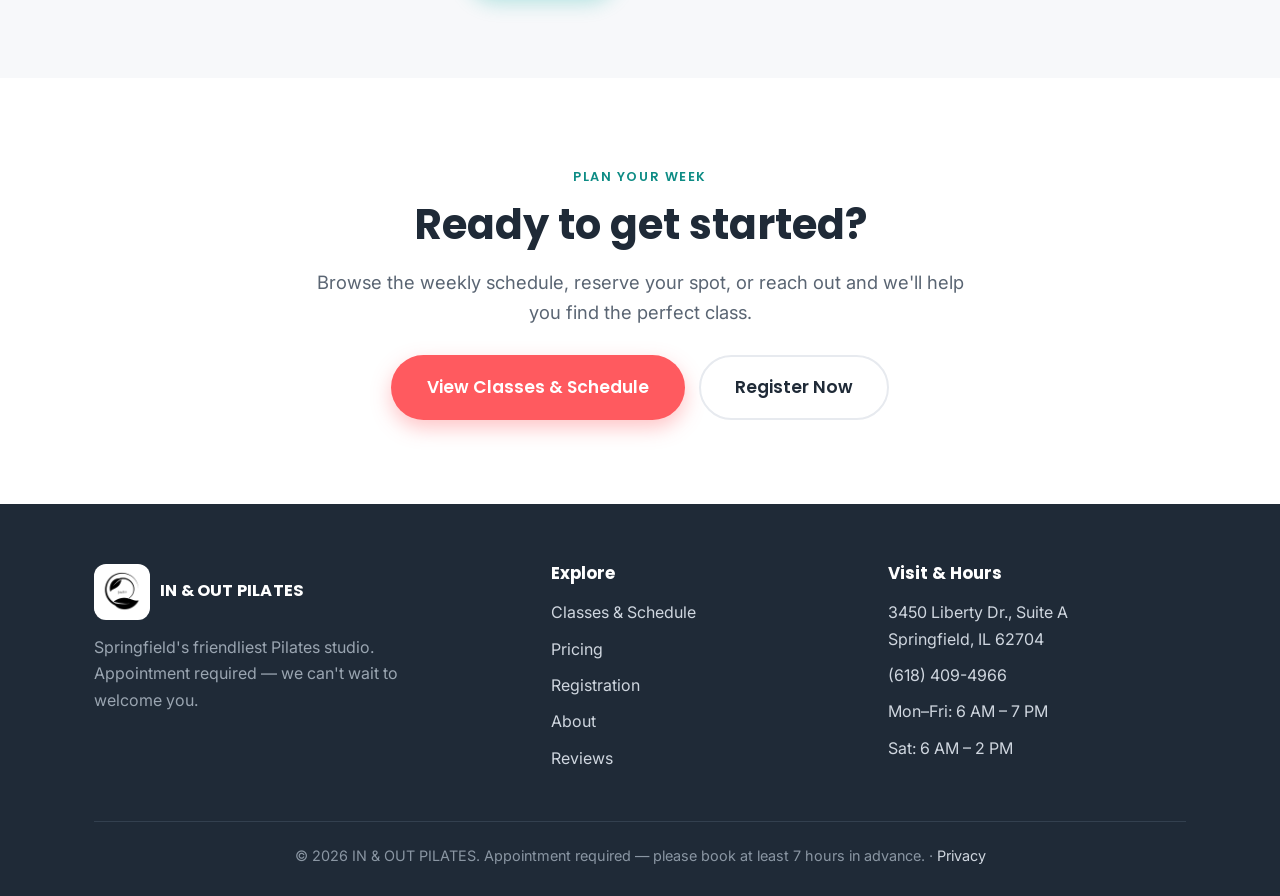
==== commit e5058239: "Homepage price card: show as public class rates and add senior rates Rename the column from 'Insuran" ====
--- a/index.html
+++ b/index.html
@@ -137,18 +137,21 @@
       <p class="lead" style="margin-bottom:18px">Discover flexible rates, online sessions, and our weight-loss project team. Senior discounts are available, and if you're facing financial hardship, we'll find a way forward together.</p>
     </div>
 
-    <!-- INSURANCE COVERAGE PRICE LIST (eligibility check required) -->
+    <!-- CLASS RATES (public prices) + insurance eligibility check -->
     <div class="price-card" id="insurance" style="max-width:640px;margin:8px auto 0;text-align:left">
-      <span class="pill pill--teal">Insurance coverage</span>
-      <h3 style="margin-top:12px">Classes covered by eligible insurance plans</h3>
-      <p style="color:var(--slate);font-size:.85rem;margin-top:4px">Aetna, Humana, Blue Cross Blue Shield of Illinois, etc. Let us check if your insurance covers your Pilates sessions.</p>
+      <span class="pill pill--teal">Class rates</span>
+      <h3 style="margin-top:12px">Group class rates</h3>
       <ul class="price-list" style="margin-bottom:16px">
-        <li style="border-bottom:1px solid var(--line);padding-bottom:6px;font-size:.82rem;text-transform:uppercase;letter-spacing:.06em"><span>Class</span> <span>Insurance covers</span></li>
+        <li style="border-bottom:1px solid var(--line);padding-bottom:6px;font-size:.82rem;text-transform:uppercase;letter-spacing:.06em"><span>Class</span> <span>Price</span></li>
         <li><span>Single MBB group pass<br><small>Up to 10 visits a month</small></span> <strong style="white-space:nowrap">$15</strong></li>
         <li><span>The Fab Five Machine Circuit<br><small>Up to 5 visits a month</small></span> <strong style="white-space:nowrap">$25</strong></li>
         <li><span>MBB Group monthly unlimited</span> <strong style="white-space:nowrap">$120</strong></li>
         <li><span>The Fab Five monthly unlimited<br><small>Group 5-machine circuit</small></span> <strong style="white-space:nowrap">$220</strong></li>
+        <li style="border-bottom:1px solid var(--line);padding:14px 0 6px;font-size:.82rem;text-transform:uppercase;letter-spacing:.06em"><span>Seniors · Silver Powerhouse chair Pilates</span> <span></span></li>
+        <li><span>Senior drop-in class</span> <strong style="white-space:nowrap">$8</strong></li>
+        <li><span>Senior monthly</span> <strong style="white-space:nowrap">$70</strong></li>
       </ul>
+      <p style="color:var(--slate);font-size:.9rem;margin-bottom:10px"><strong style="color:var(--ink)">Have insurance?</strong> Aetna, Humana, Blue Cross Blue Shield of Illinois, etc. Let us check if your insurance covers your Pilates sessions.</p>
       <p style="color:var(--coral-dark);font-weight:600;margin-bottom:6px">Eligibility check required.</p>
       <p style="color:var(--slate);font-size:.95rem">Register with your legal name as it appears on your insurance card and your ZIP code, and Euna will check your eligibility before your first class.</p>
       <div class="hero-cta" style="margin-top:18px">
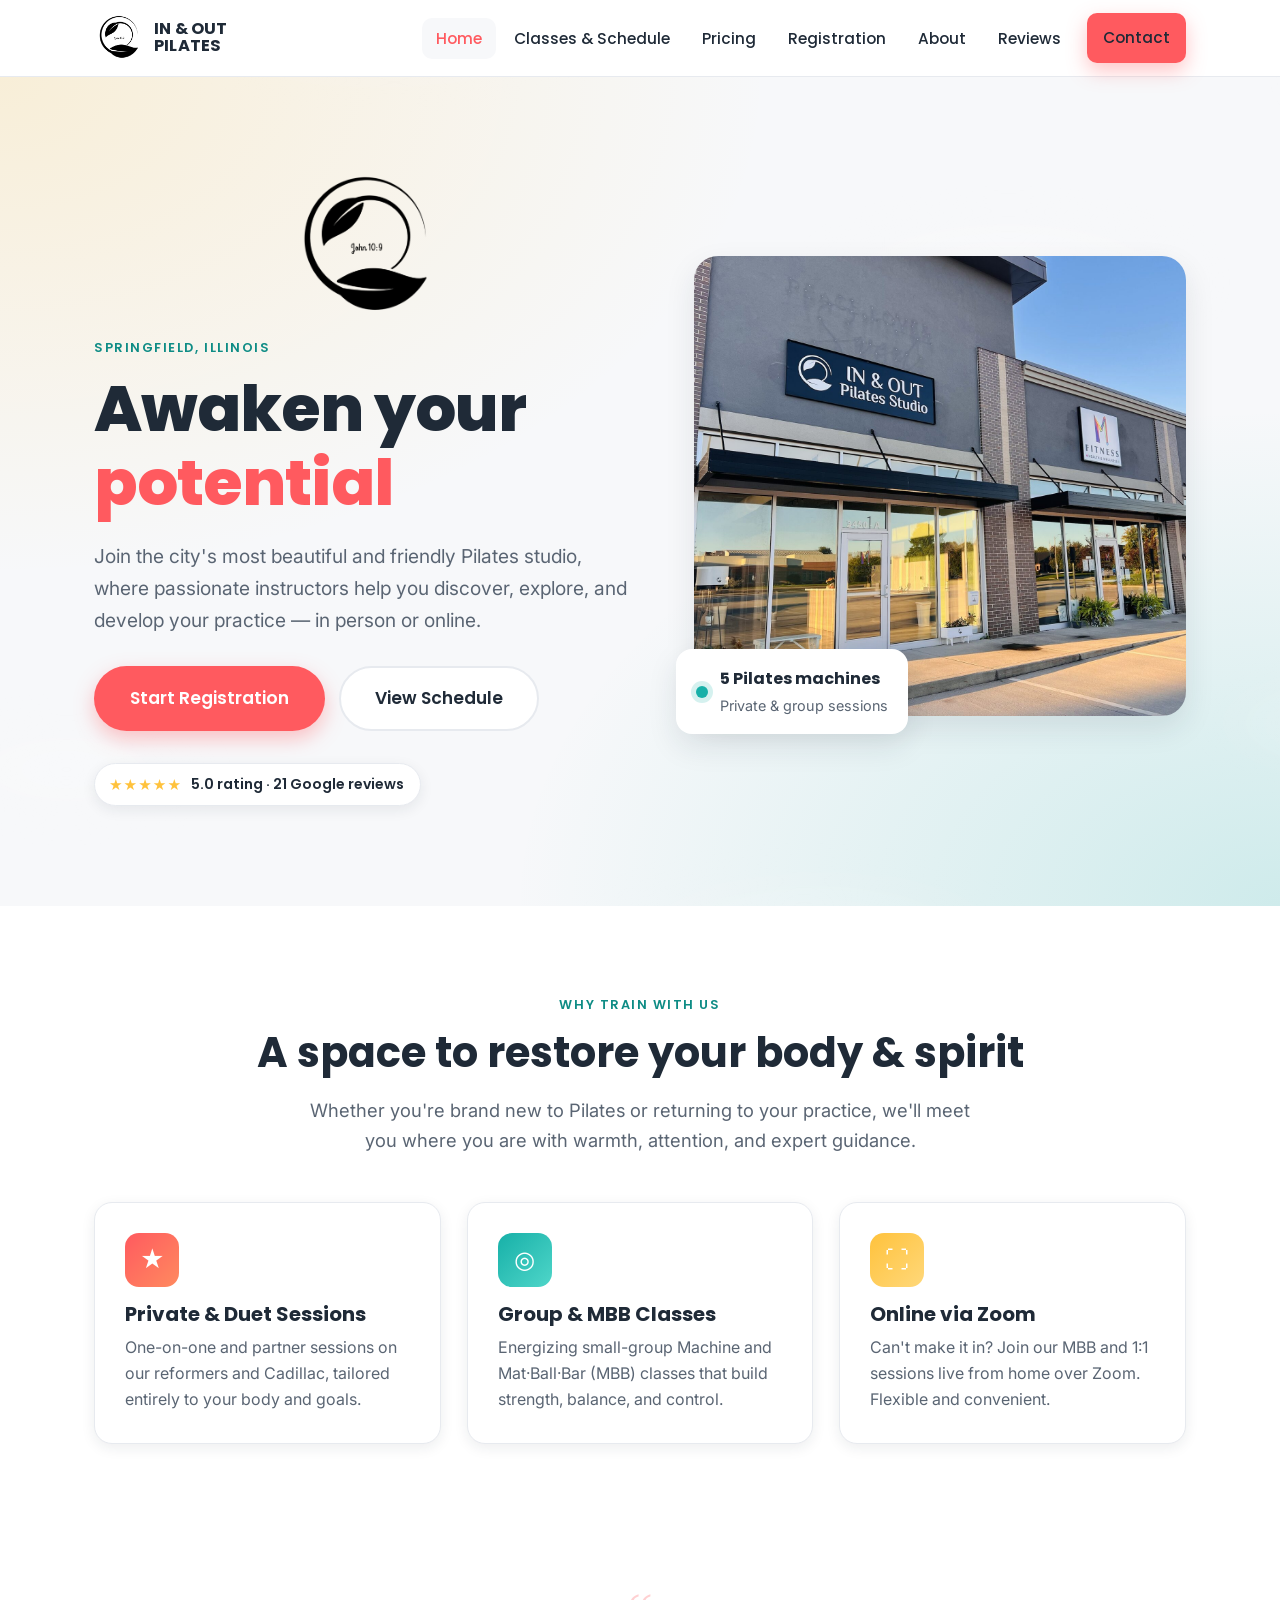
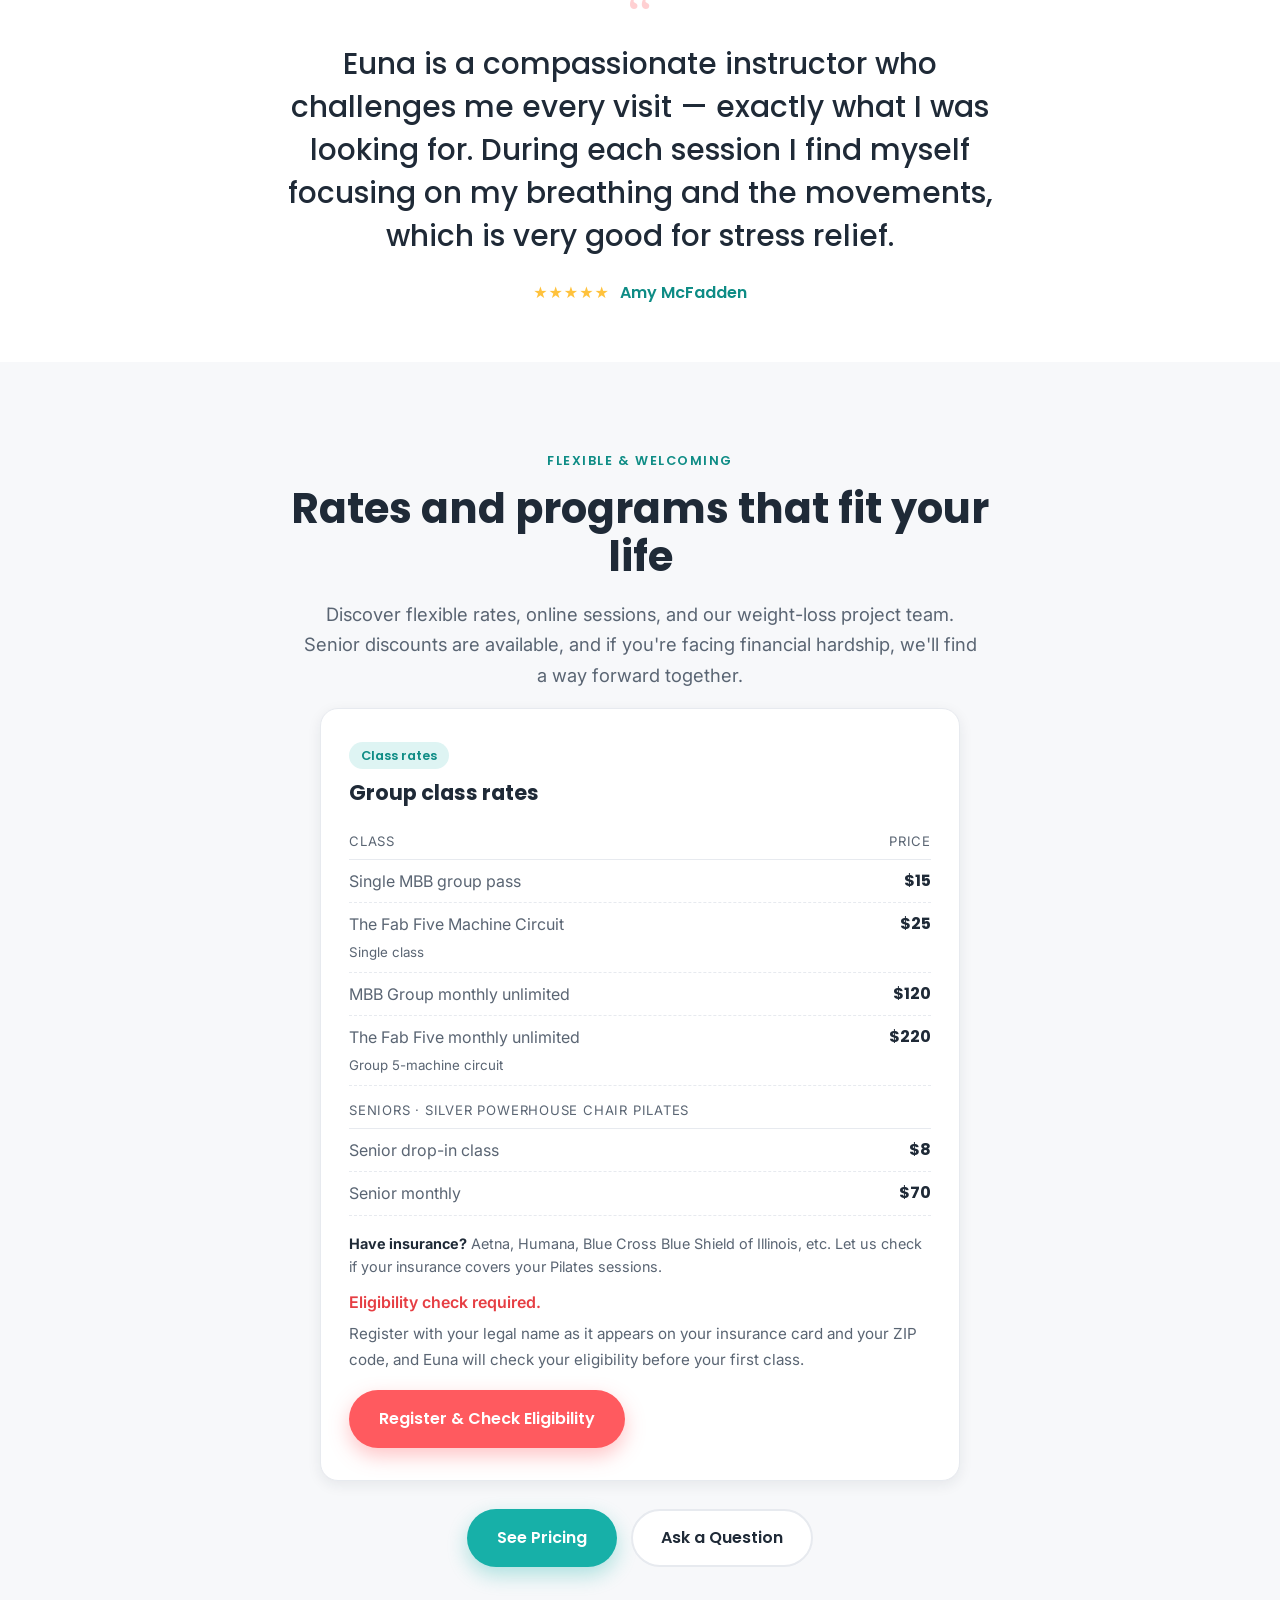
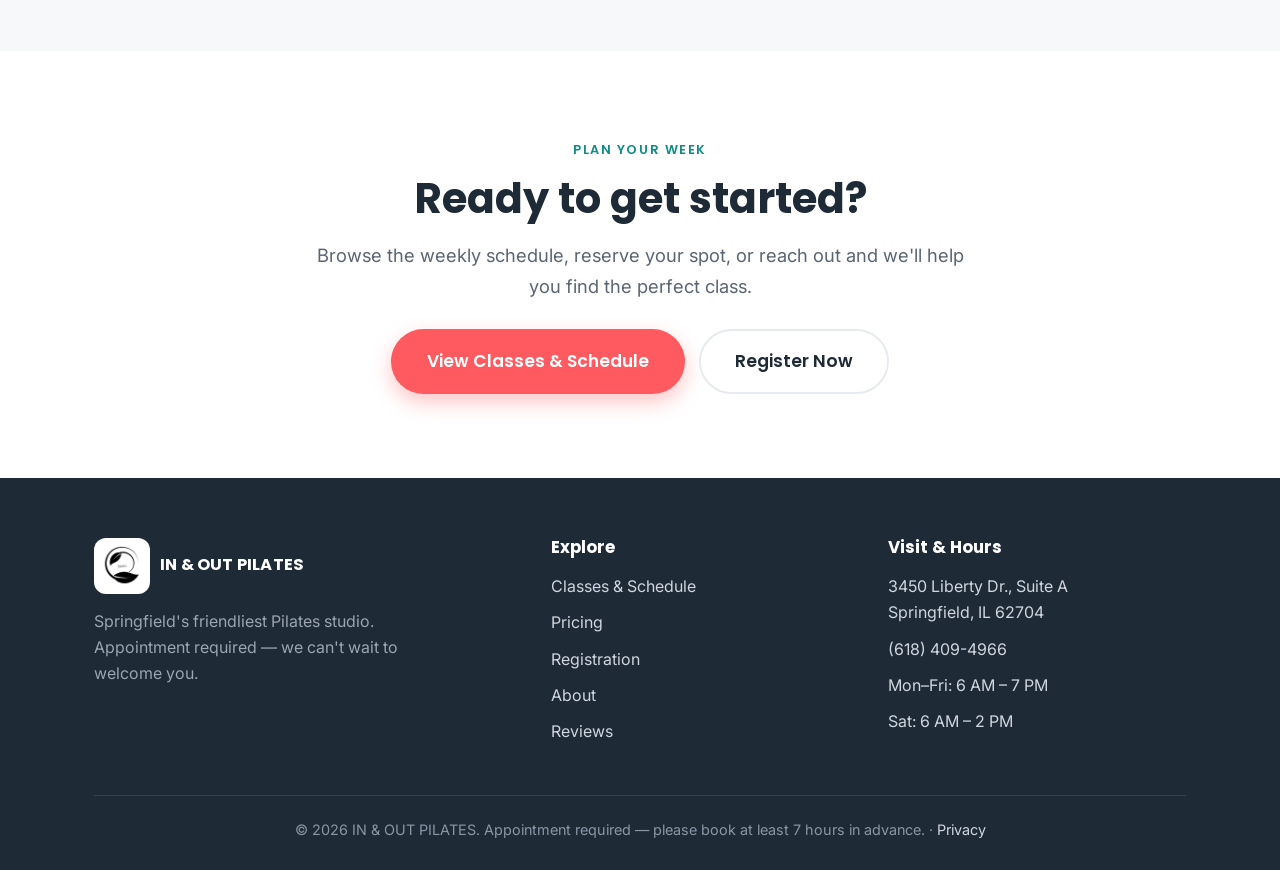
==== commit 836c4aa1: "New prices: MBB $15, Fab Five $25; drop visit limits Remove the insurance visit limits from the home" ====
--- a/index.html
+++ b/index.html
@@ -143,8 +143,8 @@
       <h3 style="margin-top:12px">Group class rates</h3>
       <ul class="price-list" style="margin-bottom:16px">
         <li style="border-bottom:1px solid var(--line);padding-bottom:6px;font-size:.82rem;text-transform:uppercase;letter-spacing:.06em"><span>Class</span> <span>Price</span></li>
-        <li><span>Single MBB group pass<br><small>Up to 10 visits a month</small></span> <strong style="white-space:nowrap">$15</strong></li>
-        <li><span>The Fab Five Machine Circuit<br><small>Up to 5 visits a month</small></span> <strong style="white-space:nowrap">$25</strong></li>
+        <li><span>Single MBB group pass</span> <strong style="white-space:nowrap">$15</strong></li>
+        <li><span>The Fab Five Machine Circuit<br><small>Single class</small></span> <strong style="white-space:nowrap">$25</strong></li>
         <li><span>MBB Group monthly unlimited</span> <strong style="white-space:nowrap">$120</strong></li>
         <li><span>The Fab Five monthly unlimited<br><small>Group 5-machine circuit</small></span> <strong style="white-space:nowrap">$220</strong></li>
         <li style="border-bottom:1px solid var(--line);padding:14px 0 6px;font-size:.82rem;text-transform:uppercase;letter-spacing:.06em"><span>Seniors · Silver Powerhouse chair Pilates</span> <span></span></li>
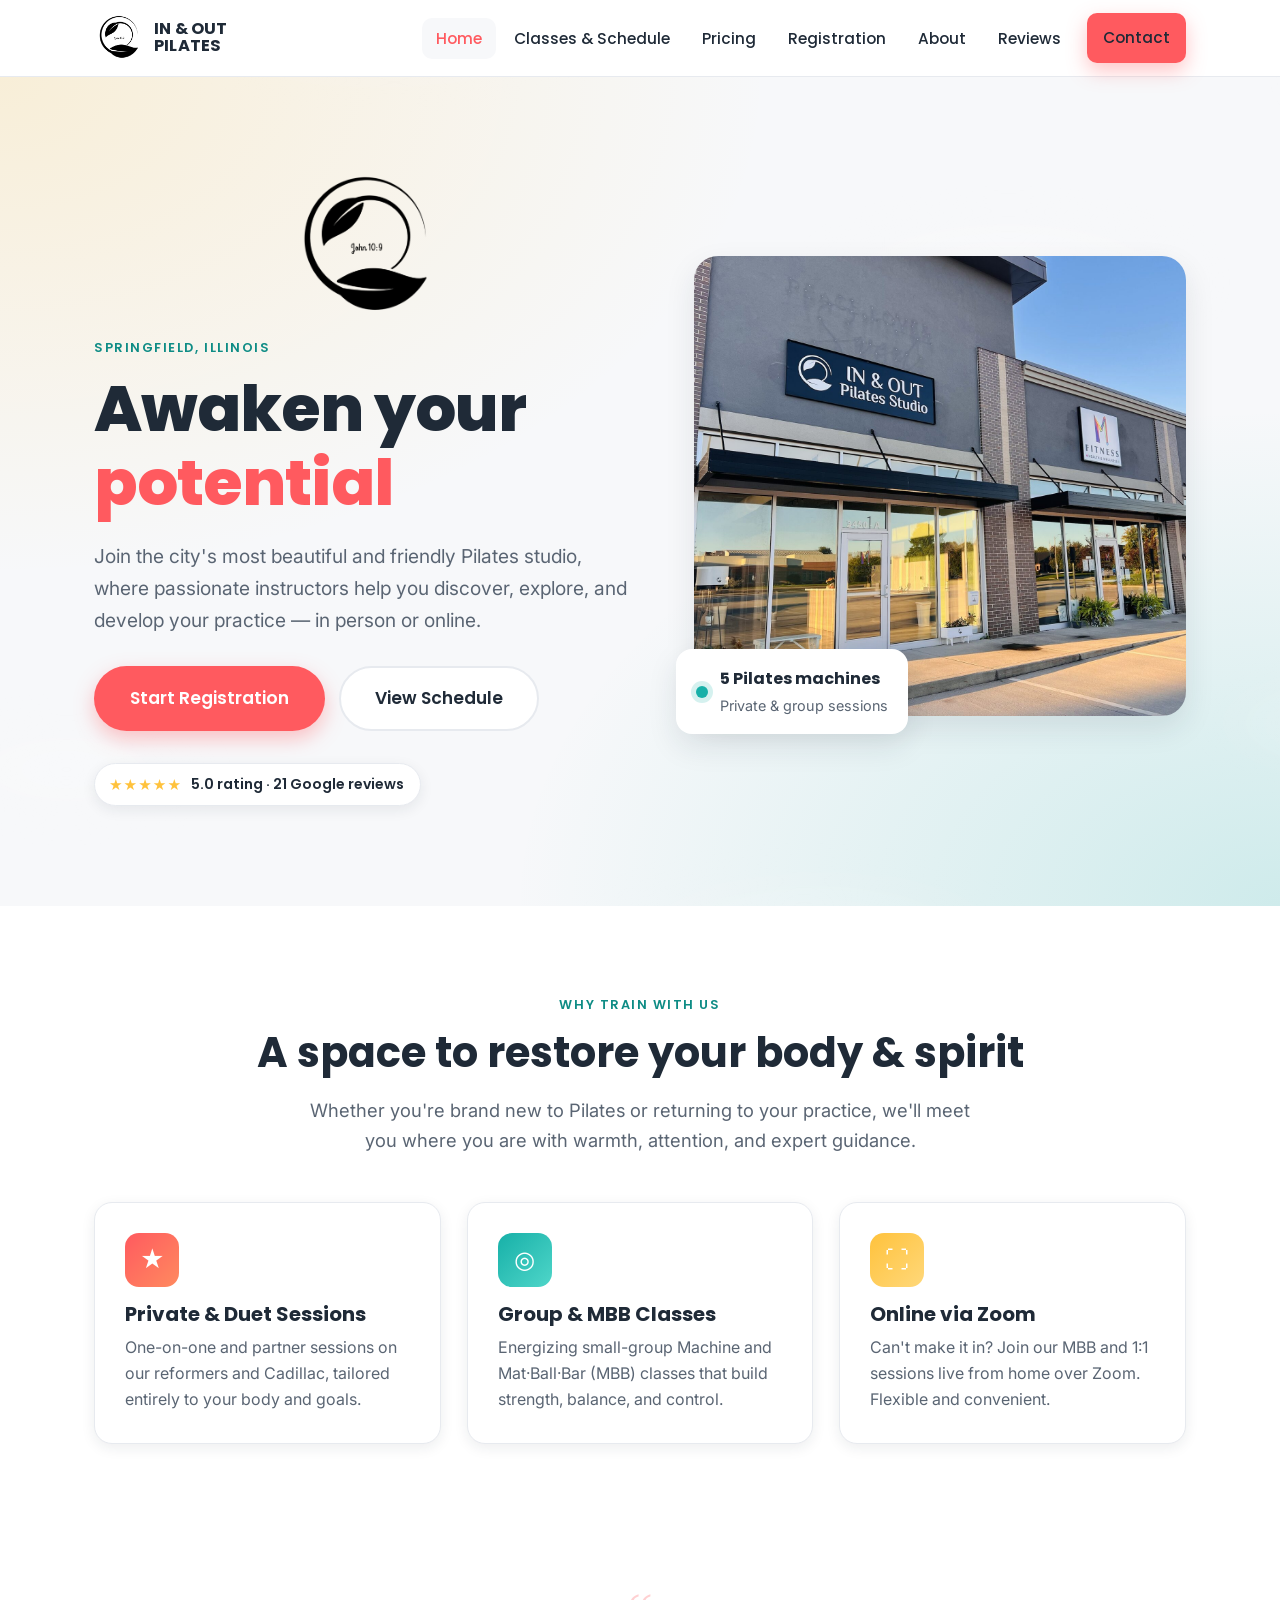
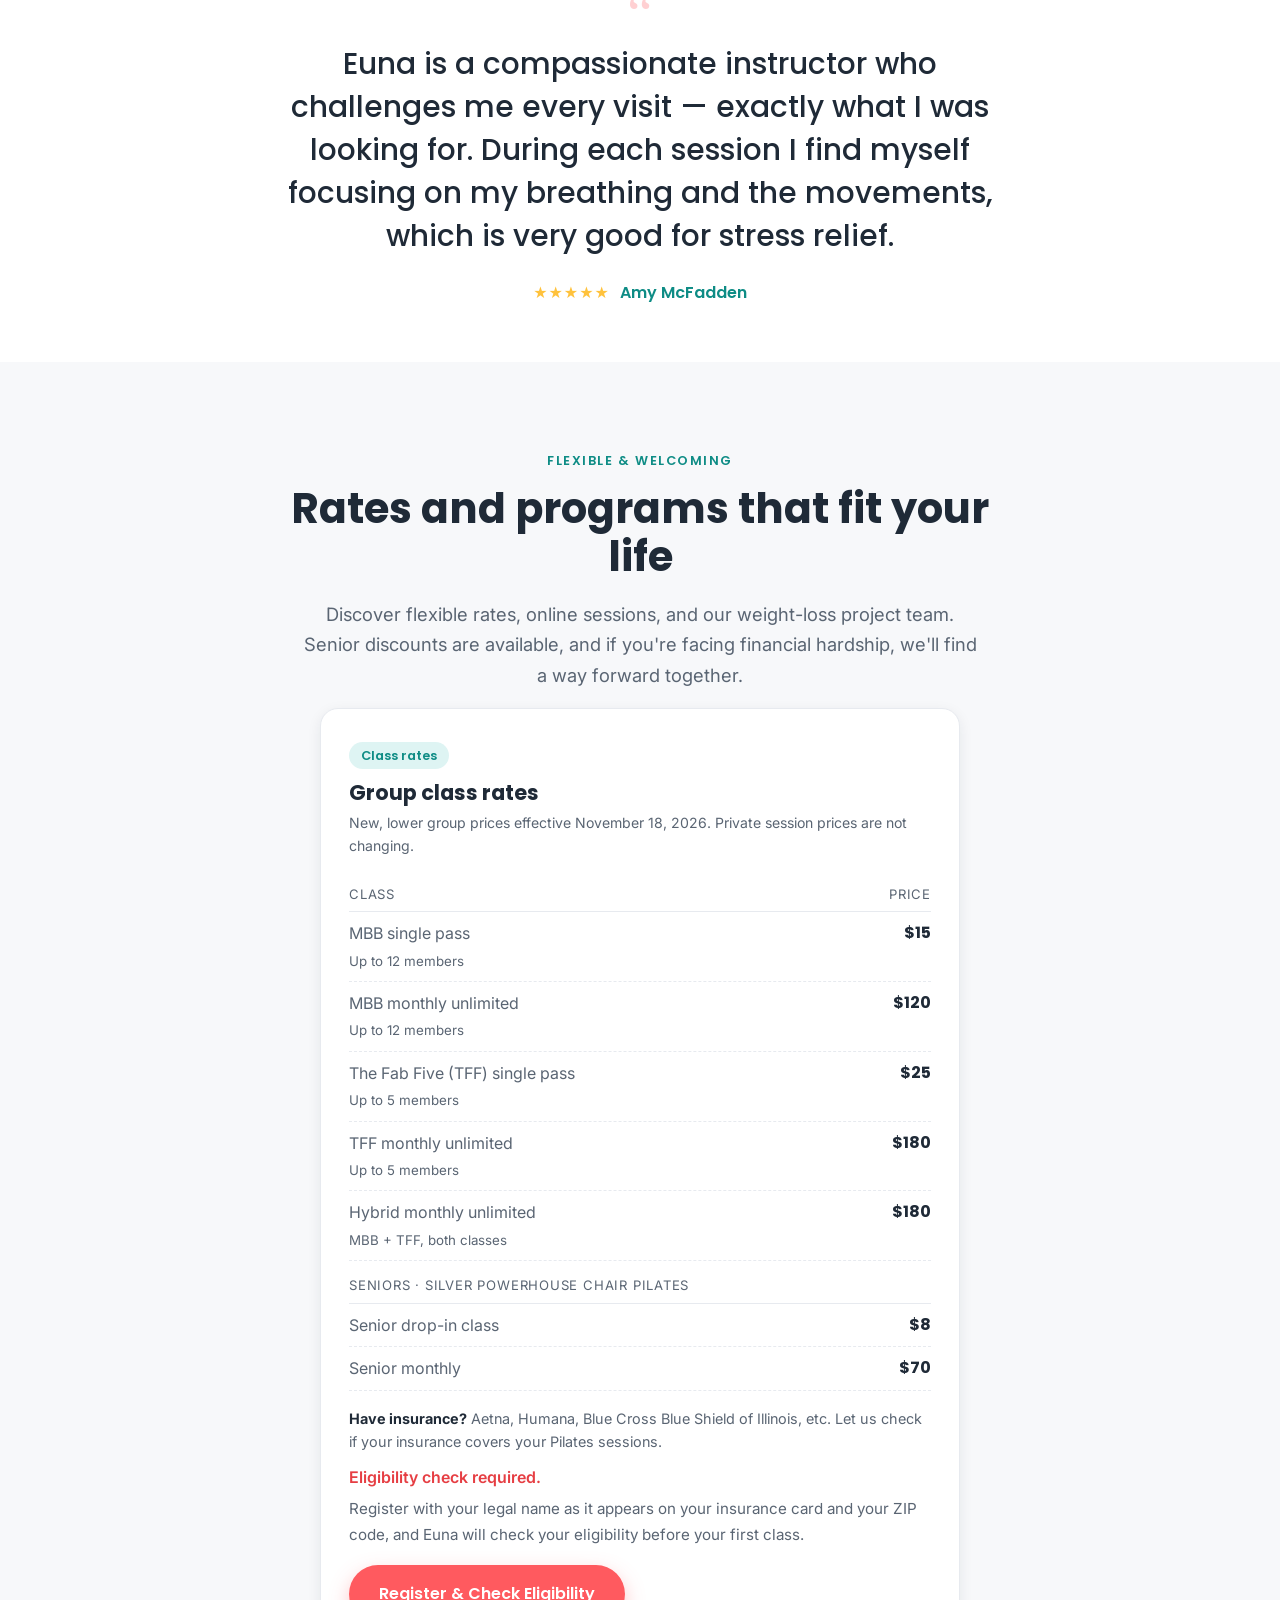
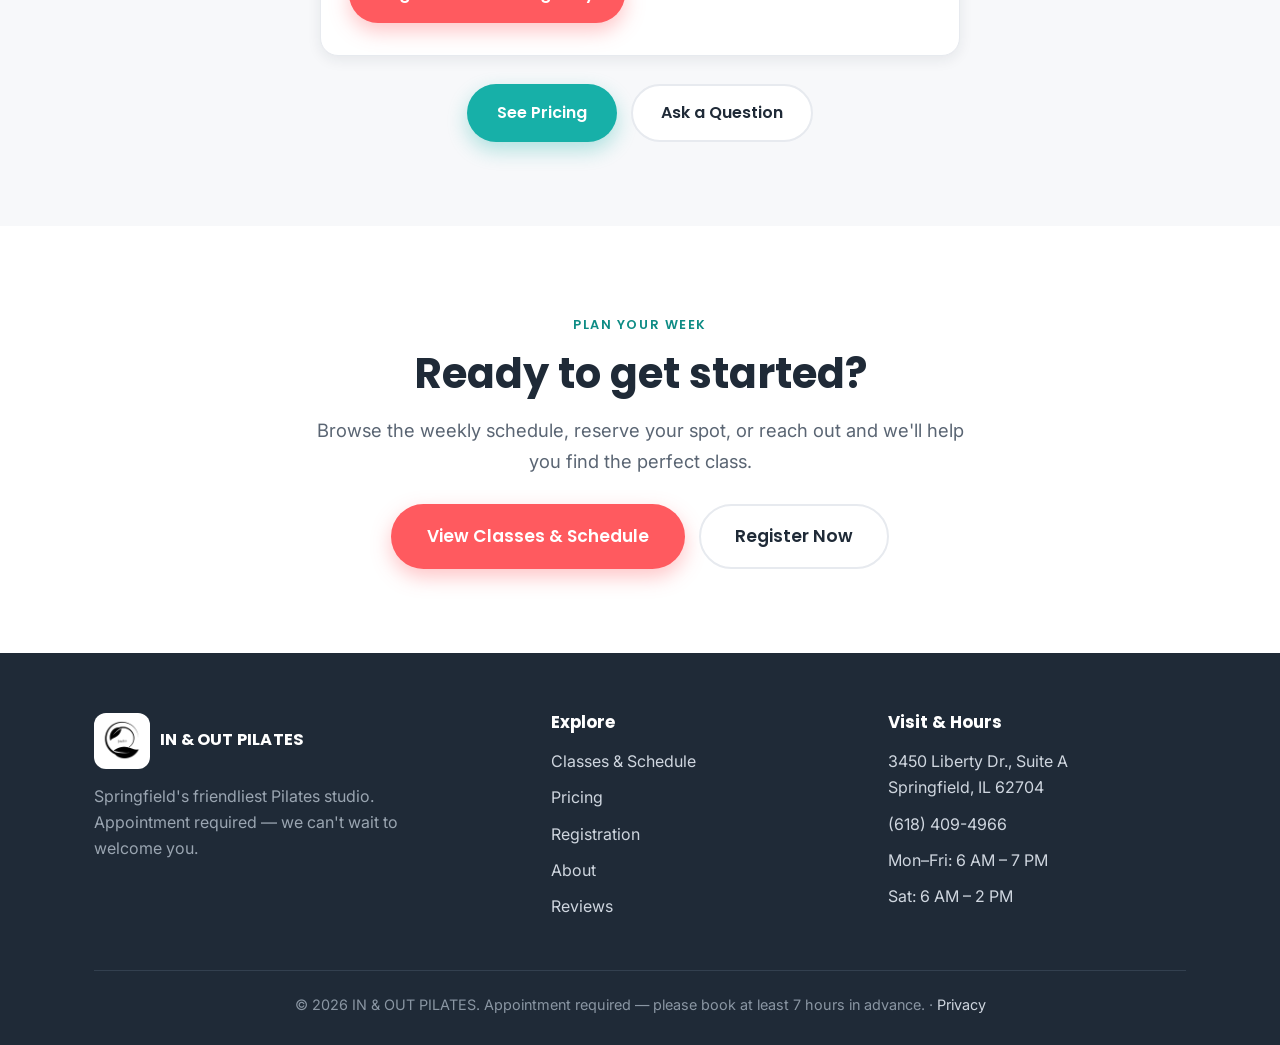
==== commit d42781e8: "Match the 11/18 client letter's price list Homepage rates card: MBB single $15 and monthly $120 (up " ====
--- a/index.html
+++ b/index.html
@@ -141,12 +141,14 @@
     <div class="price-card" id="insurance" style="max-width:640px;margin:8px auto 0;text-align:left">
       <span class="pill pill--teal">Class rates</span>
       <h3 style="margin-top:12px">Group class rates</h3>
+      <p style="color:var(--slate);font-size:.88rem;margin-top:4px">New, lower group prices effective November 18, 2026. Private session prices are not changing.</p>
       <ul class="price-list" style="margin-bottom:16px">
         <li style="border-bottom:1px solid var(--line);padding-bottom:6px;font-size:.82rem;text-transform:uppercase;letter-spacing:.06em"><span>Class</span> <span>Price</span></li>
-        <li><span>Single MBB group pass</span> <strong style="white-space:nowrap">$15</strong></li>
-        <li><span>The Fab Five Machine Circuit<br><small>Single class</small></span> <strong style="white-space:nowrap">$25</strong></li>
-        <li><span>MBB Group monthly unlimited</span> <strong style="white-space:nowrap">$120</strong></li>
-        <li><span>The Fab Five monthly unlimited<br><small>Group 5-machine circuit</small></span> <strong style="white-space:nowrap">$220</strong></li>
+        <li><span>MBB single pass<br><small>Up to 12 members</small></span> <strong style="white-space:nowrap">$15</strong></li>
+        <li><span>MBB monthly unlimited<br><small>Up to 12 members</small></span> <strong style="white-space:nowrap">$120</strong></li>
+        <li><span>The Fab Five (TFF) single pass<br><small>Up to 5 members</small></span> <strong style="white-space:nowrap">$25</strong></li>
+        <li><span>TFF monthly unlimited<br><small>Up to 5 members</small></span> <strong style="white-space:nowrap">$180</strong></li>
+        <li><span>Hybrid monthly unlimited<br><small>MBB + TFF, both classes</small></span> <strong style="white-space:nowrap">$180</strong></li>
         <li style="border-bottom:1px solid var(--line);padding:14px 0 6px;font-size:.82rem;text-transform:uppercase;letter-spacing:.06em"><span>Seniors · Silver Powerhouse chair Pilates</span> <span></span></li>
         <li><span>Senior drop-in class</span> <strong style="white-space:nowrap">$8</strong></li>
         <li><span>Senior monthly</span> <strong style="white-space:nowrap">$70</strong></li>
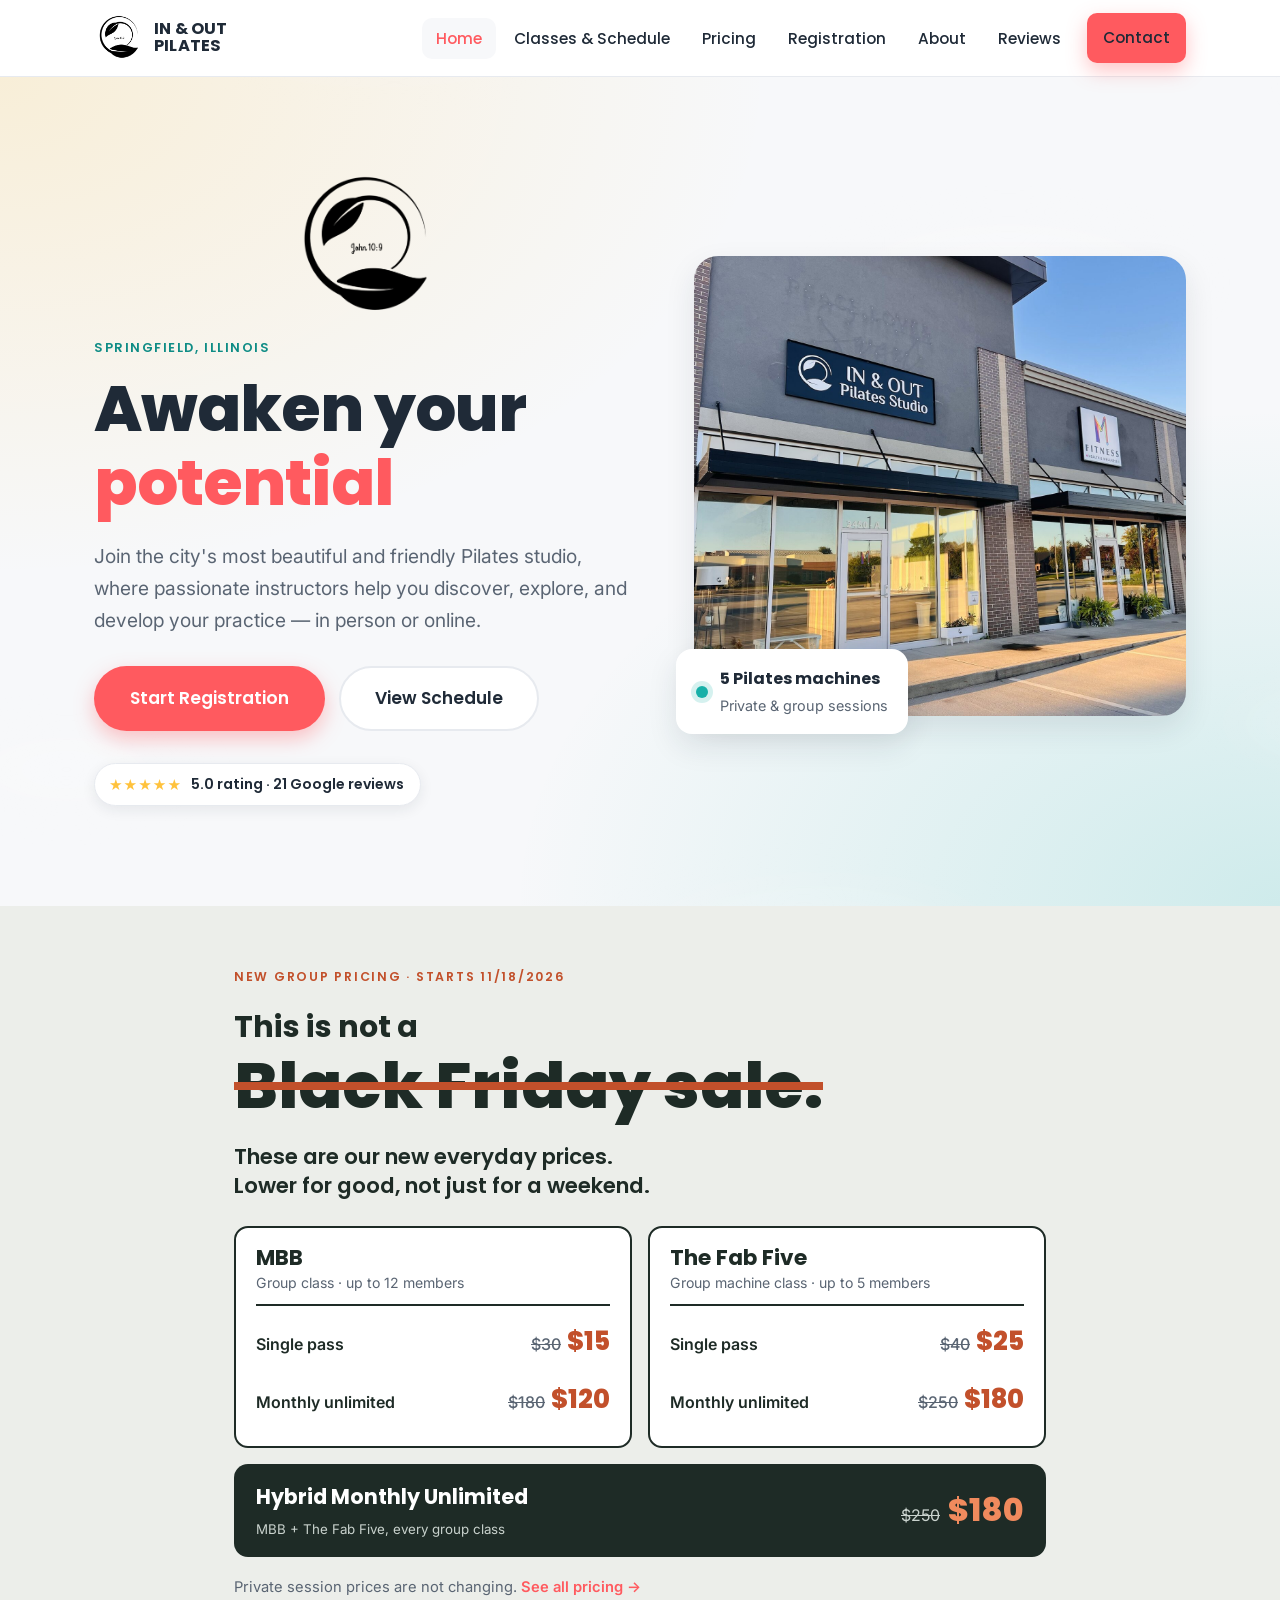
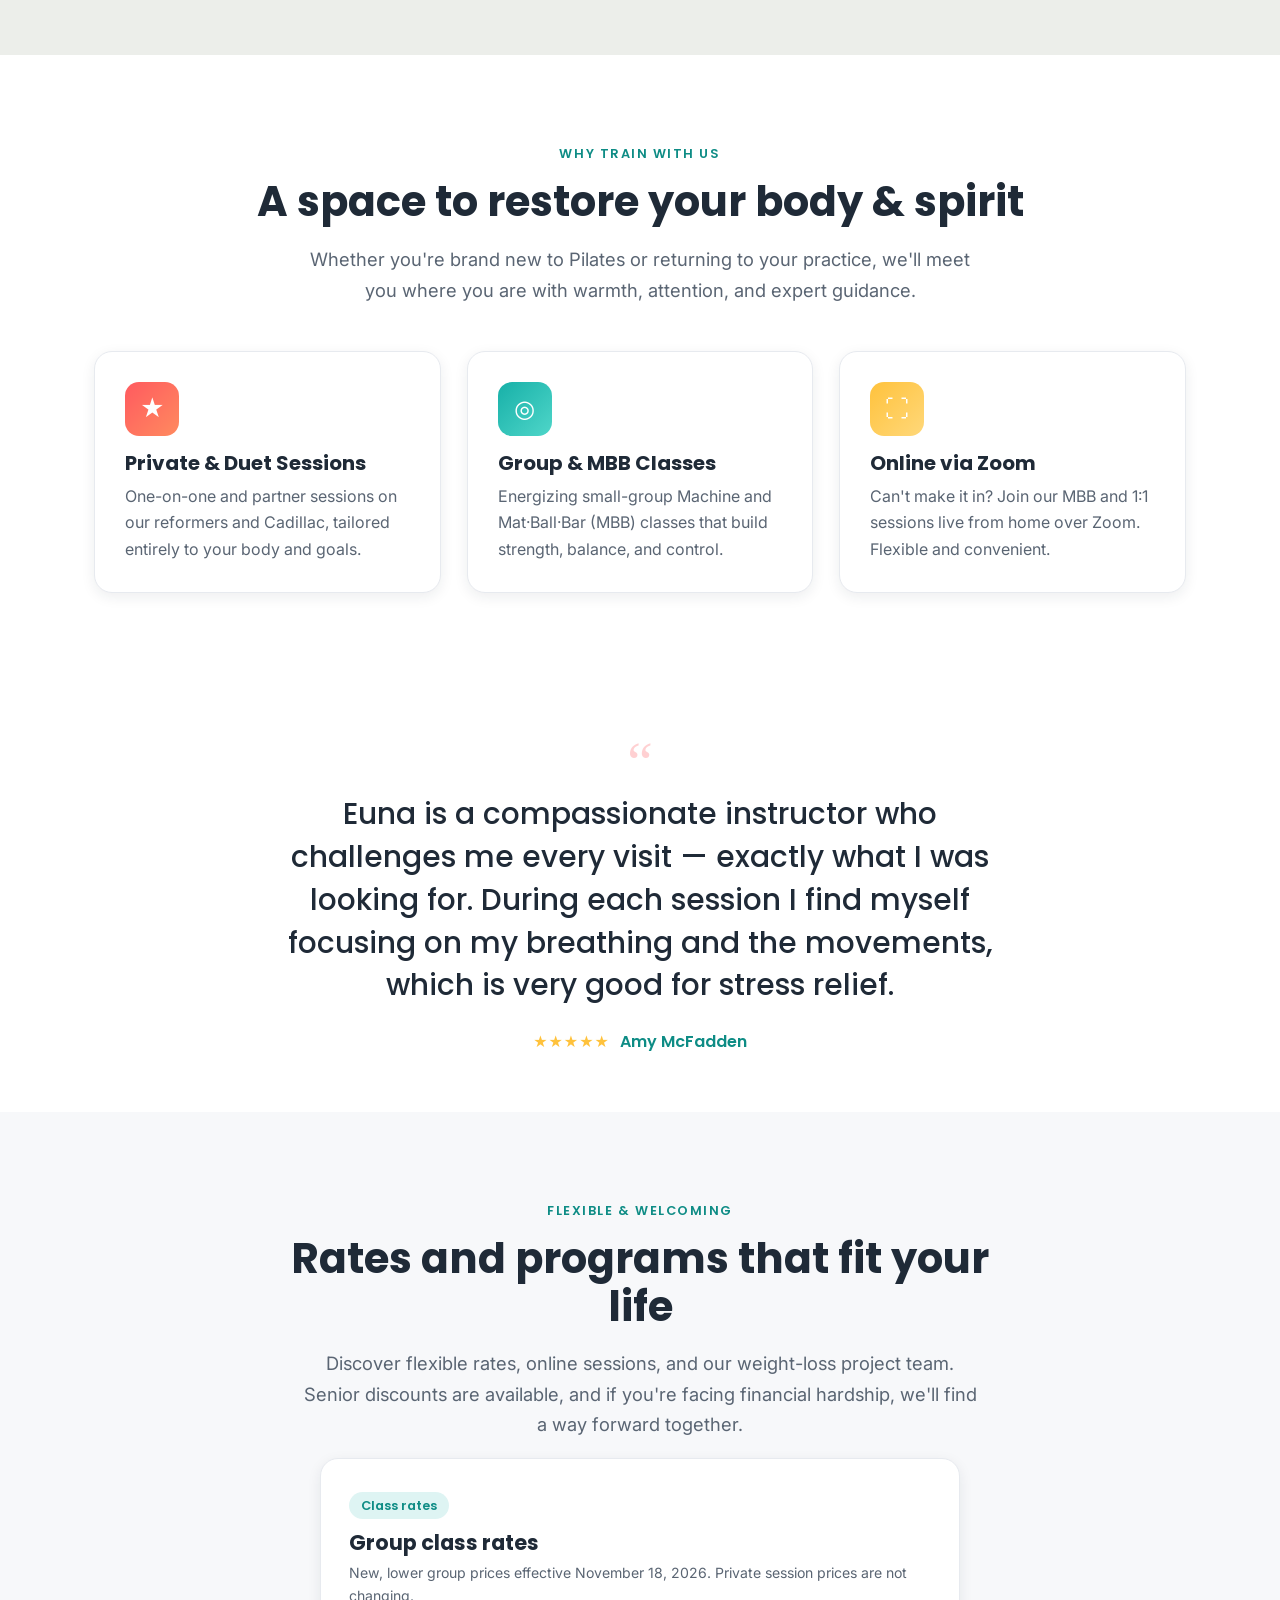
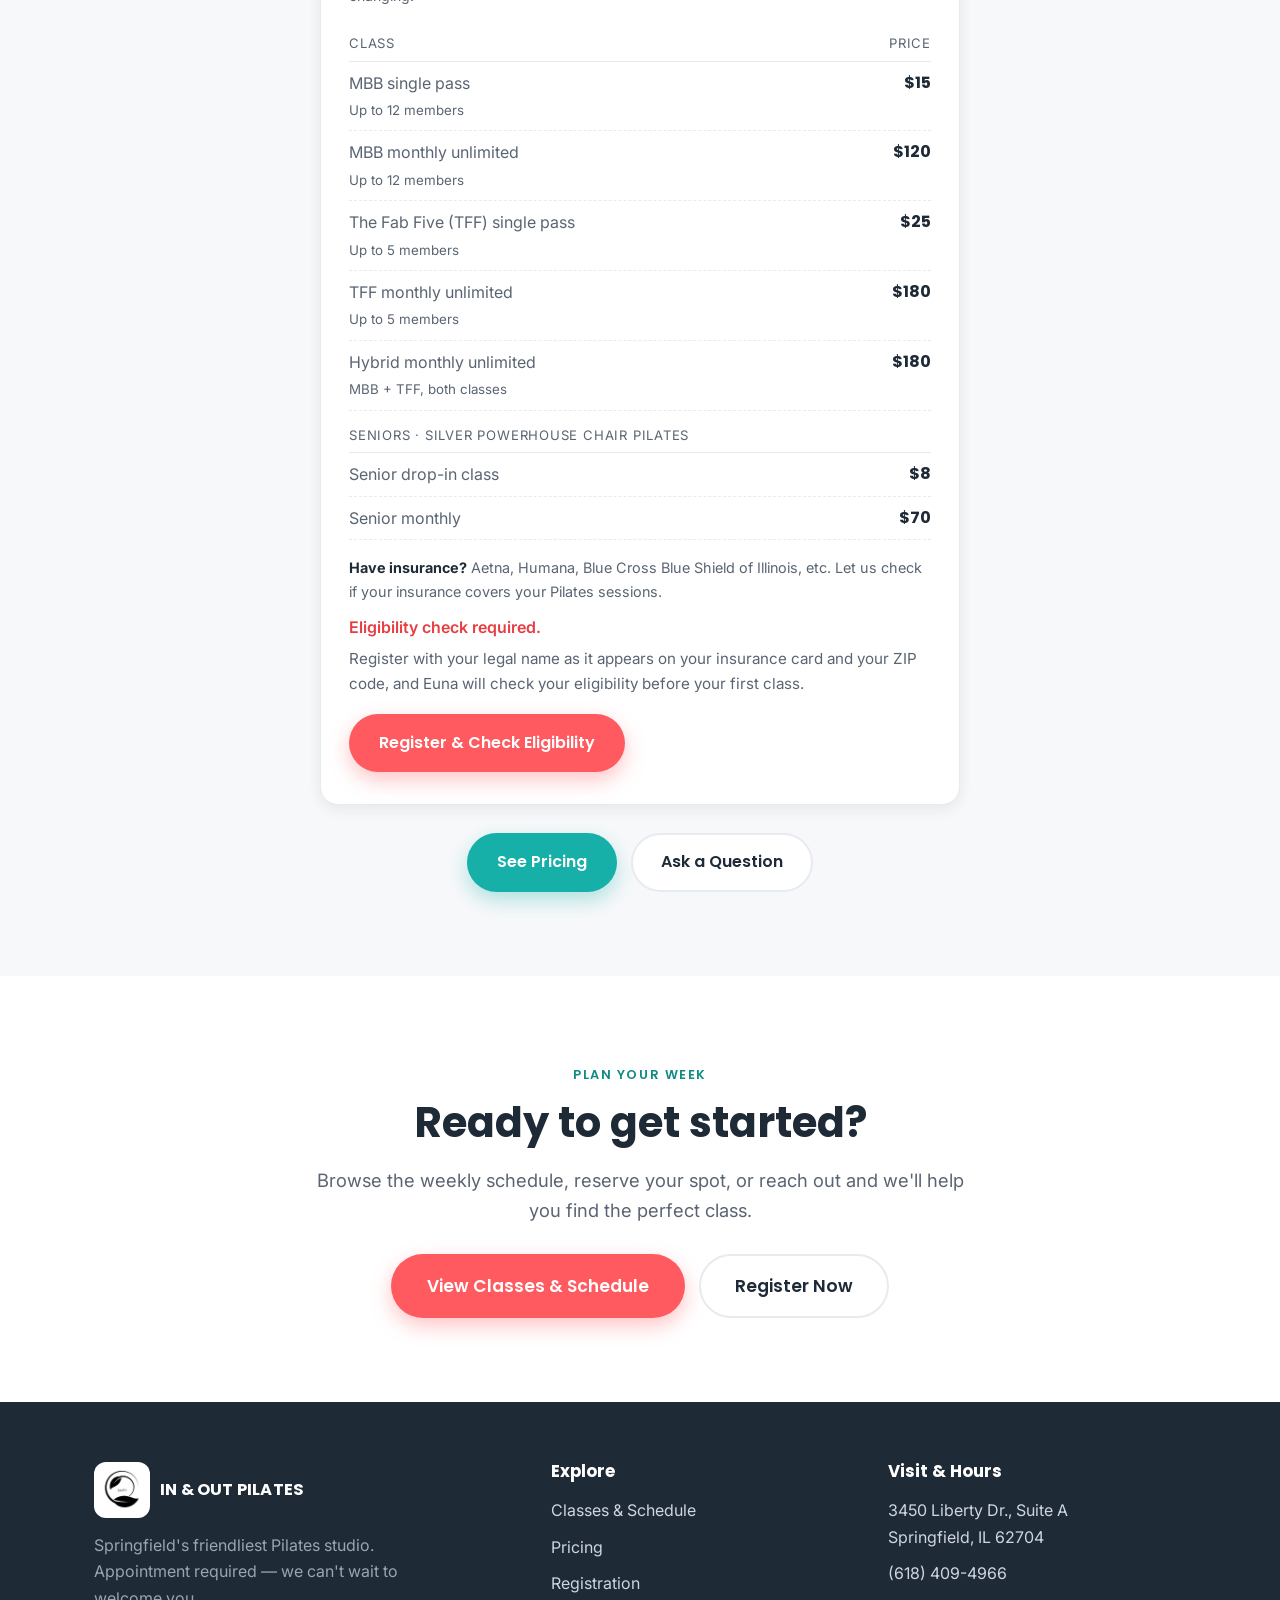
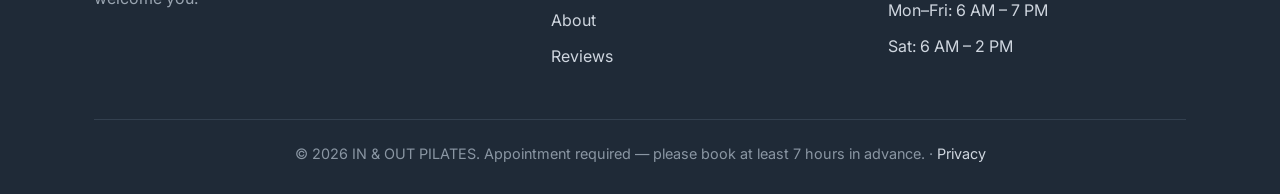
==== commit 3f52a0f9: "Homepage: 'This is not a Black Friday sale' new-pricing banner Rebuild Euna's social post as a real " ====
--- a/index.html
+++ b/index.html
@@ -89,6 +89,57 @@
   </div>
 </section>
 
+<!-- ===== NEW EVERYDAY PRICES (not a Black Friday sale) ===== -->
+<style>
+.np{background:#ECEEEA;padding:56px 0}
+.np-box{max-width:820px;margin:0 auto;padding:0 4px}
+.np-kicker{font-family:var(--font-head);font-weight:600;font-size:.78rem;letter-spacing:.14em;text-transform:uppercase;color:#C2502B}
+.np-lead{font-family:var(--font-head);font-weight:700;font-size:clamp(1.3rem,3.4vw,1.9rem);color:#1E2B26;margin:14px 0 0}
+.np-strike{font-family:var(--font-head);font-weight:800;font-size:clamp(2.1rem,7.4vw,4rem);line-height:1.05;color:#1E2B26;text-decoration:line-through;text-decoration-color:#C2502B;text-decoration-thickness:.12em;margin:0}
+.np-sub{font-family:var(--font-head);font-weight:600;font-size:clamp(1.05rem,2.6vw,1.35rem);color:#1E2B26;margin:22px 0 26px;line-height:1.35}
+.np-grid{display:grid;grid-template-columns:1fr 1fr;gap:16px}
+.np-card{background:#fff;border:2px solid #1E2B26;border-radius:14px;padding:18px 20px}
+.np-card h3{font-size:1.35rem;margin:0;color:#1E2B26}
+.np-card .sz{font-size:.88rem;color:var(--slate);padding-bottom:10px;border-bottom:2px solid #1E2B26;margin-bottom:6px}
+.np-row{display:flex;align-items:baseline;justify-content:space-between;gap:10px;padding:8px 0;font-weight:600;color:#1E2B26}
+.np-row .was{color:var(--slate);text-decoration:line-through;font-weight:500;margin-right:6px}
+.np-row .now{font-family:var(--font-head);font-weight:800;font-size:1.6rem;color:#C2502B;white-space:nowrap}
+.np-hybrid{margin-top:16px;background:#1E2B26;color:#fff;border-radius:14px;padding:16px 22px;display:flex;align-items:center;justify-content:space-between;gap:14px}
+.np-hybrid strong{font-family:var(--font-head);font-size:1.3rem;display:block}
+.np-hybrid small{color:#C9D2CD}
+.np-hybrid .was{color:#C9D2CD;text-decoration:line-through;margin-right:8px}
+.np-hybrid .now{font-family:var(--font-head);font-weight:800;font-size:2rem;color:#F08A5D;white-space:nowrap}
+.np-foot{margin-top:18px;font-size:.92rem;color:var(--slate)}
+@media(max-width:640px){.np-grid{grid-template-columns:1fr}.np-hybrid{flex-wrap:wrap}}
+</style>
+<section class="np" id="new-pricing" aria-labelledby="np-title">
+  <div class="container"><div class="np-box">
+    <span class="np-kicker">New group pricing · Starts 11/18/2026</span>
+    <p class="np-lead">This is not a</p>
+    <h2 class="np-strike" id="np-title">Black Friday sale.</h2>
+    <p class="np-sub">These are our new everyday prices.<br>Lower for good, not just for a weekend.</p>
+    <div class="np-grid">
+      <div class="np-card">
+        <h3>MBB</h3>
+        <div class="sz">Group class · up to 12 members</div>
+        <div class="np-row"><span>Single pass</span><span><span class="was" aria-label="was $30">$30</span><span class="now">$15</span></span></div>
+        <div class="np-row"><span>Monthly unlimited</span><span><span class="was" aria-label="was $180">$180</span><span class="now">$120</span></span></div>
+      </div>
+      <div class="np-card">
+        <h3>The Fab Five</h3>
+        <div class="sz">Group machine class · up to 5 members</div>
+        <div class="np-row"><span>Single pass</span><span><span class="was" aria-label="was $40">$40</span><span class="now">$25</span></span></div>
+        <div class="np-row"><span>Monthly unlimited</span><span><span class="was" aria-label="was $250">$250</span><span class="now">$180</span></span></div>
+      </div>
+    </div>
+    <div class="np-hybrid">
+      <div><strong>Hybrid Monthly Unlimited</strong><small>MBB + The Fab Five, every group class</small></div>
+      <div><span class="was" aria-label="was $250">$250</span><span class="now">$180</span></div>
+    </div>
+    <p class="np-foot">Private session prices are not changing. <a href="pricing.html" style="font-weight:600">See all pricing →</a></p>
+  </div></div>
+</section>
+
 <!-- ===== HIGHLIGHTS ===== -->
 <section class="section">
   <div class="container">
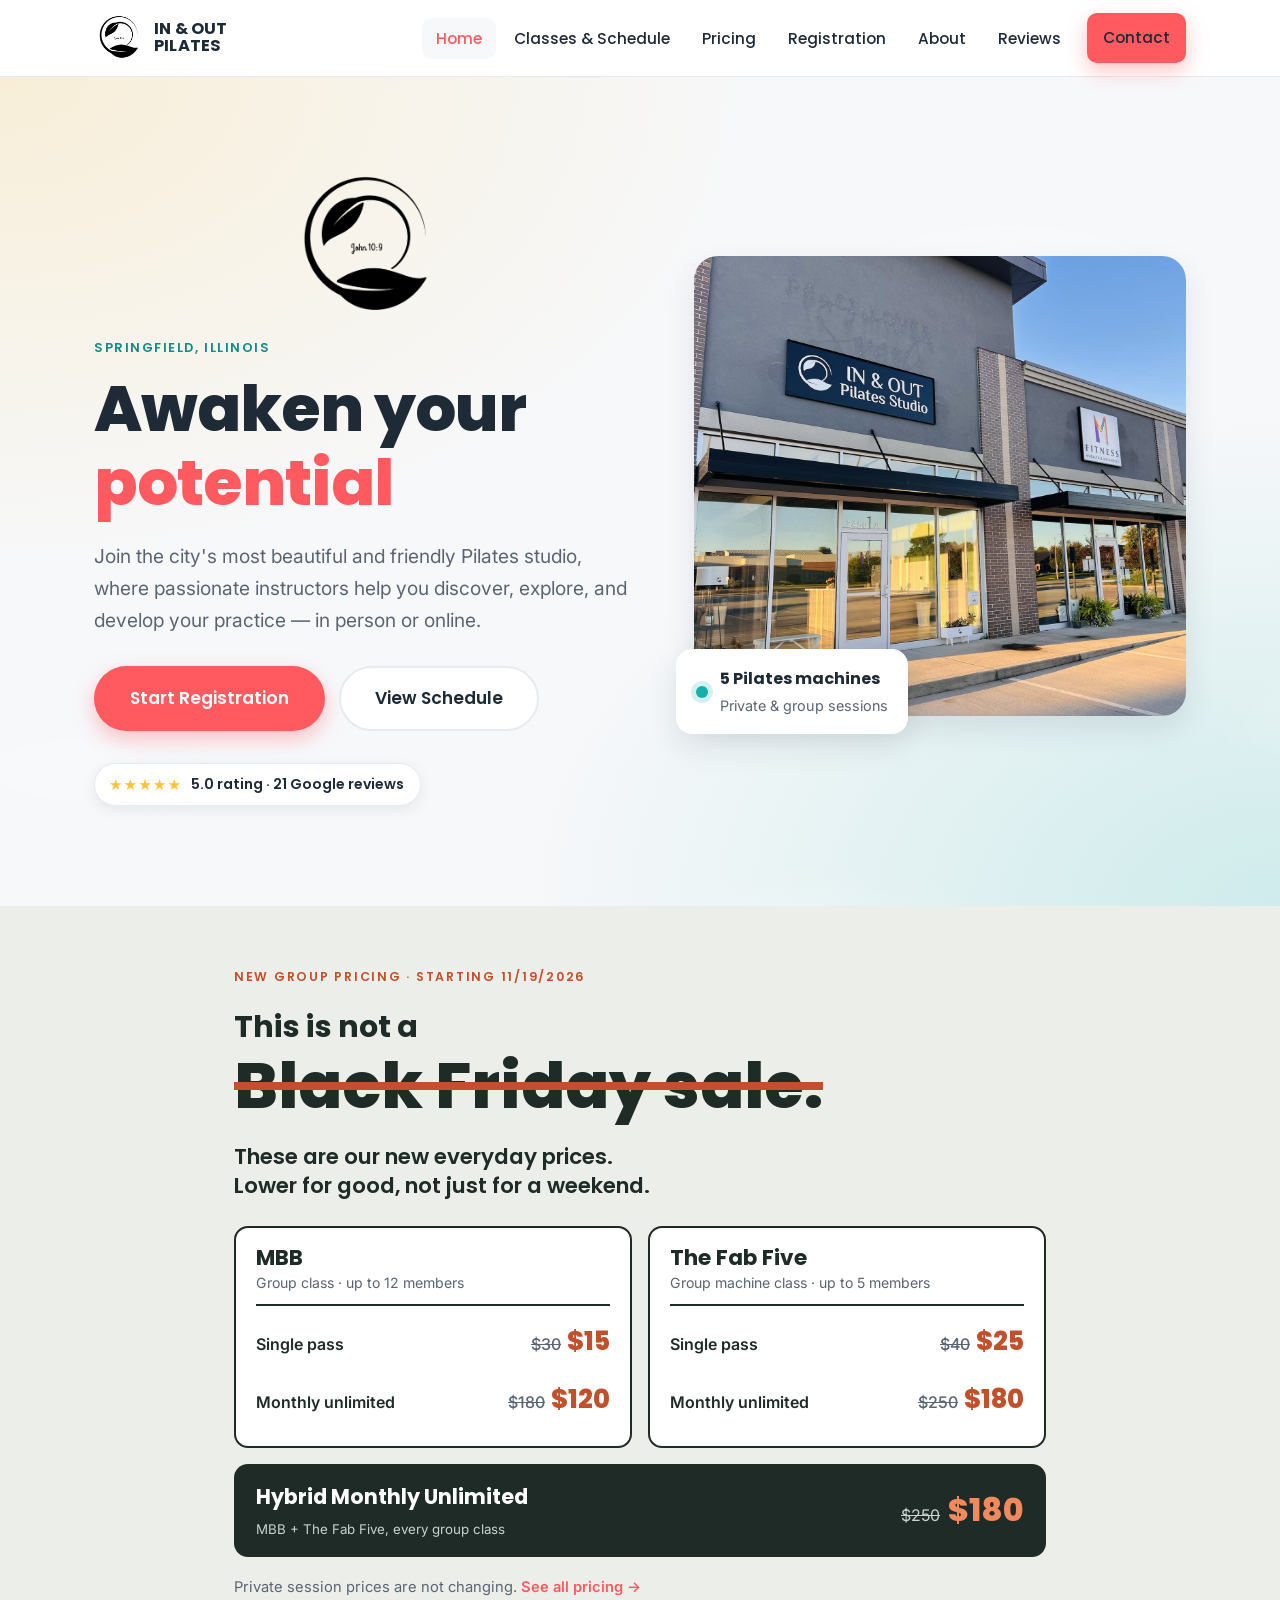
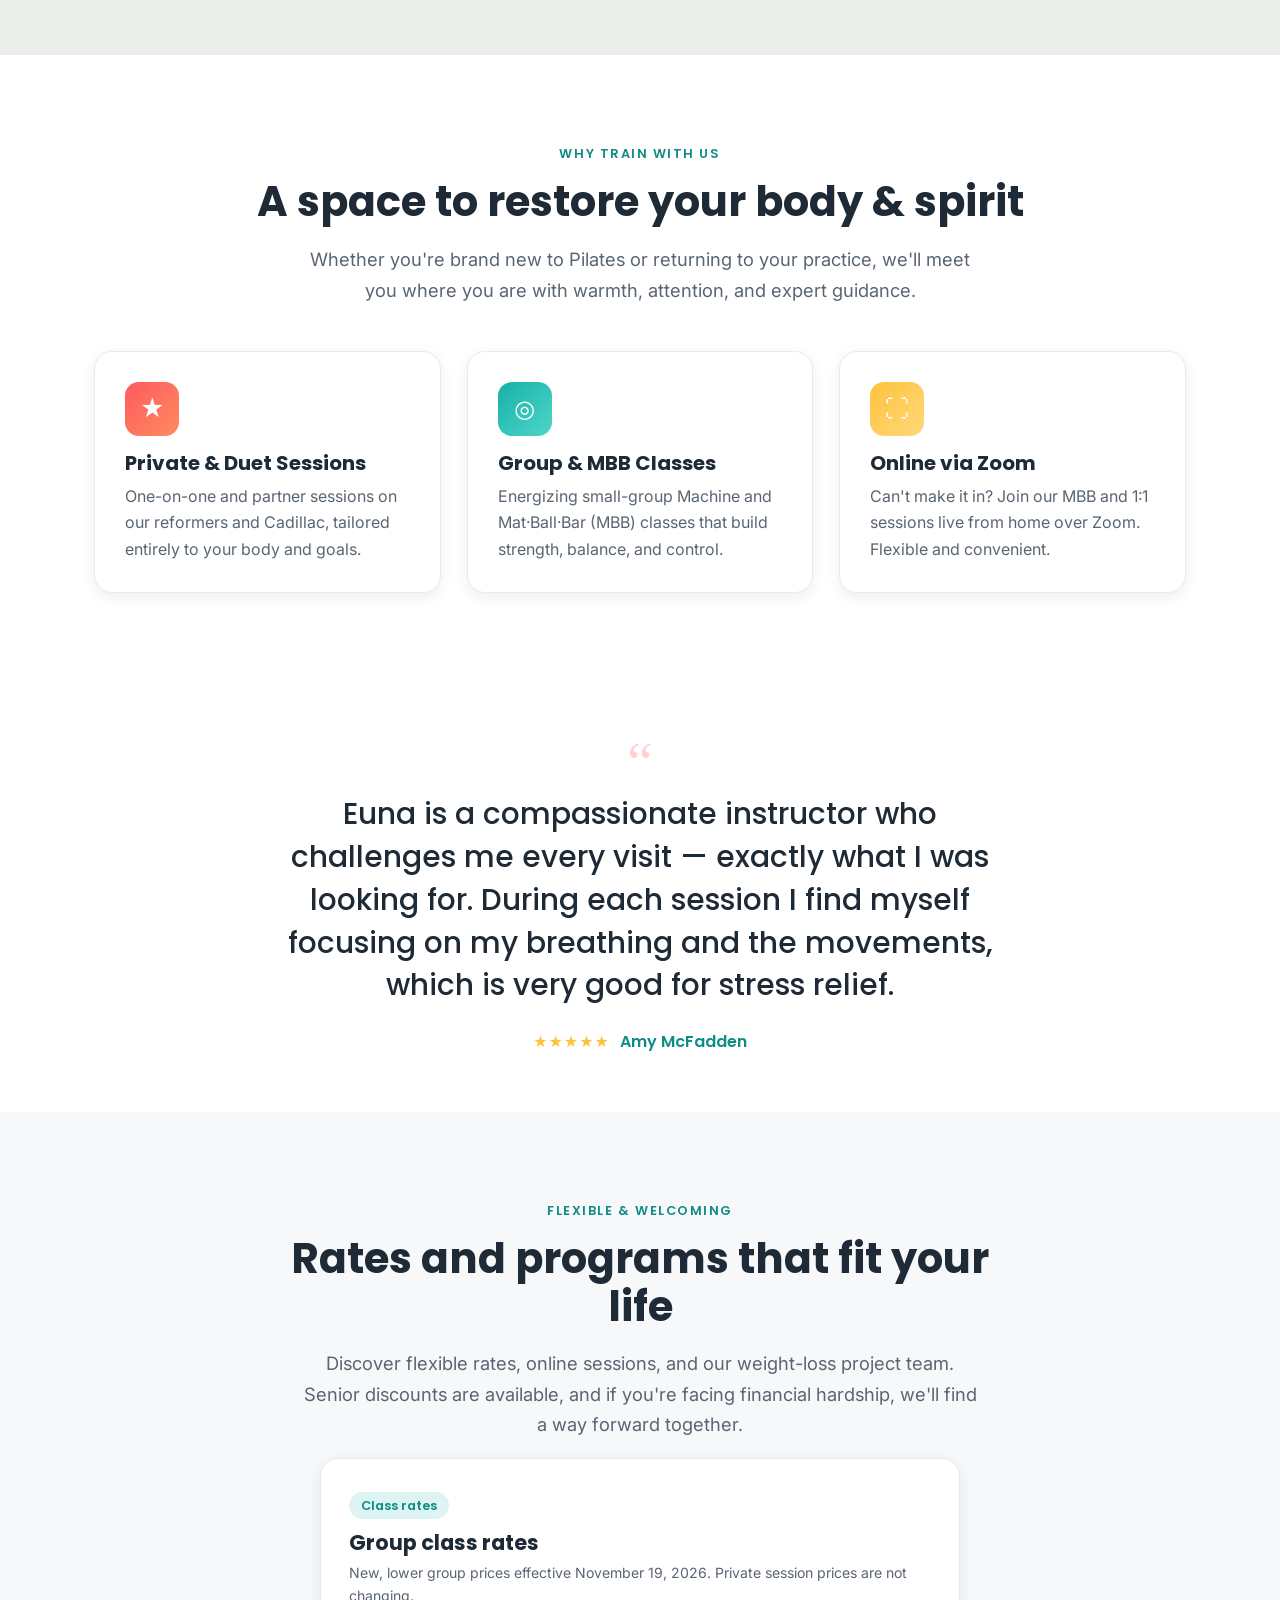
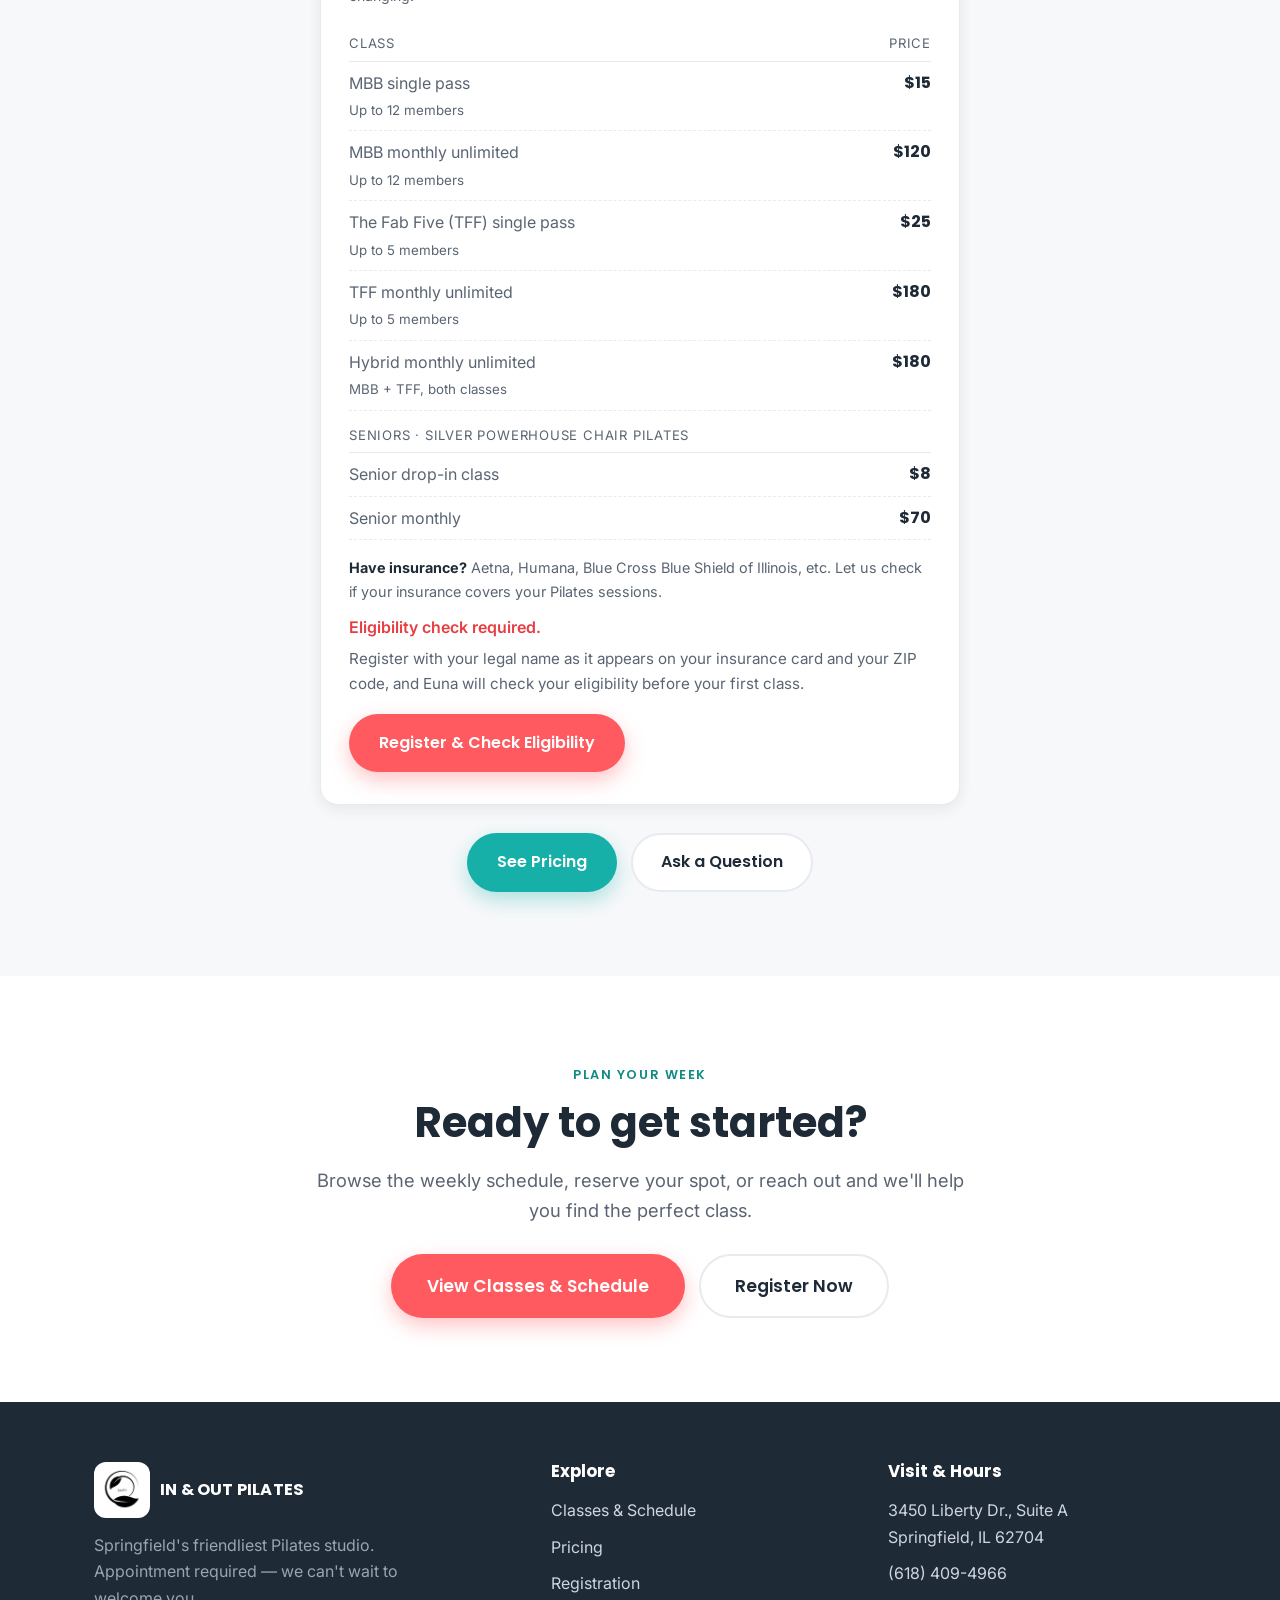
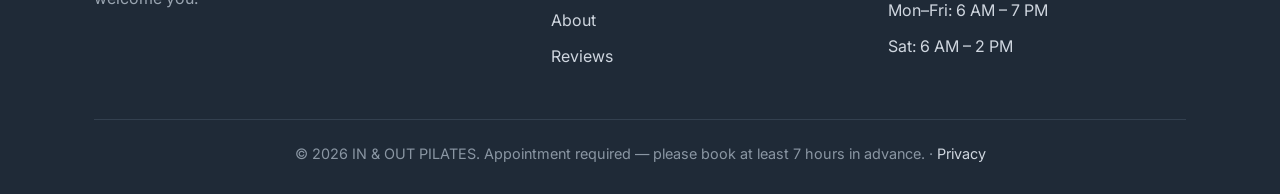
==== commit b2ad585f: "New-pricing banner and rates note: start date 11/19/2026 Match Euna's final poster ('Starting 11/19/" ====
--- a/index.html
+++ b/index.html
@@ -114,7 +114,7 @@
 </style>
 <section class="np" id="new-pricing" aria-labelledby="np-title">
   <div class="container"><div class="np-box">
-    <span class="np-kicker">New group pricing · Starts 11/18/2026</span>
+    <span class="np-kicker">New group pricing · Starting 11/19/2026</span>
     <p class="np-lead">This is not a</p>
     <h2 class="np-strike" id="np-title">Black Friday sale.</h2>
     <p class="np-sub">These are our new everyday prices.<br>Lower for good, not just for a weekend.</p>
@@ -192,7 +192,7 @@
     <div class="price-card" id="insurance" style="max-width:640px;margin:8px auto 0;text-align:left">
       <span class="pill pill--teal">Class rates</span>
       <h3 style="margin-top:12px">Group class rates</h3>
-      <p style="color:var(--slate);font-size:.88rem;margin-top:4px">New, lower group prices effective November 18, 2026. Private session prices are not changing.</p>
+      <p style="color:var(--slate);font-size:.88rem;margin-top:4px">New, lower group prices effective November 19, 2026. Private session prices are not changing.</p>
       <ul class="price-list" style="margin-bottom:16px">
         <li style="border-bottom:1px solid var(--line);padding-bottom:6px;font-size:.82rem;text-transform:uppercase;letter-spacing:.06em"><span>Class</span> <span>Price</span></li>
         <li><span>MBB single pass<br><small>Up to 12 members</small></span> <strong style="white-space:nowrap">$15</strong></li>
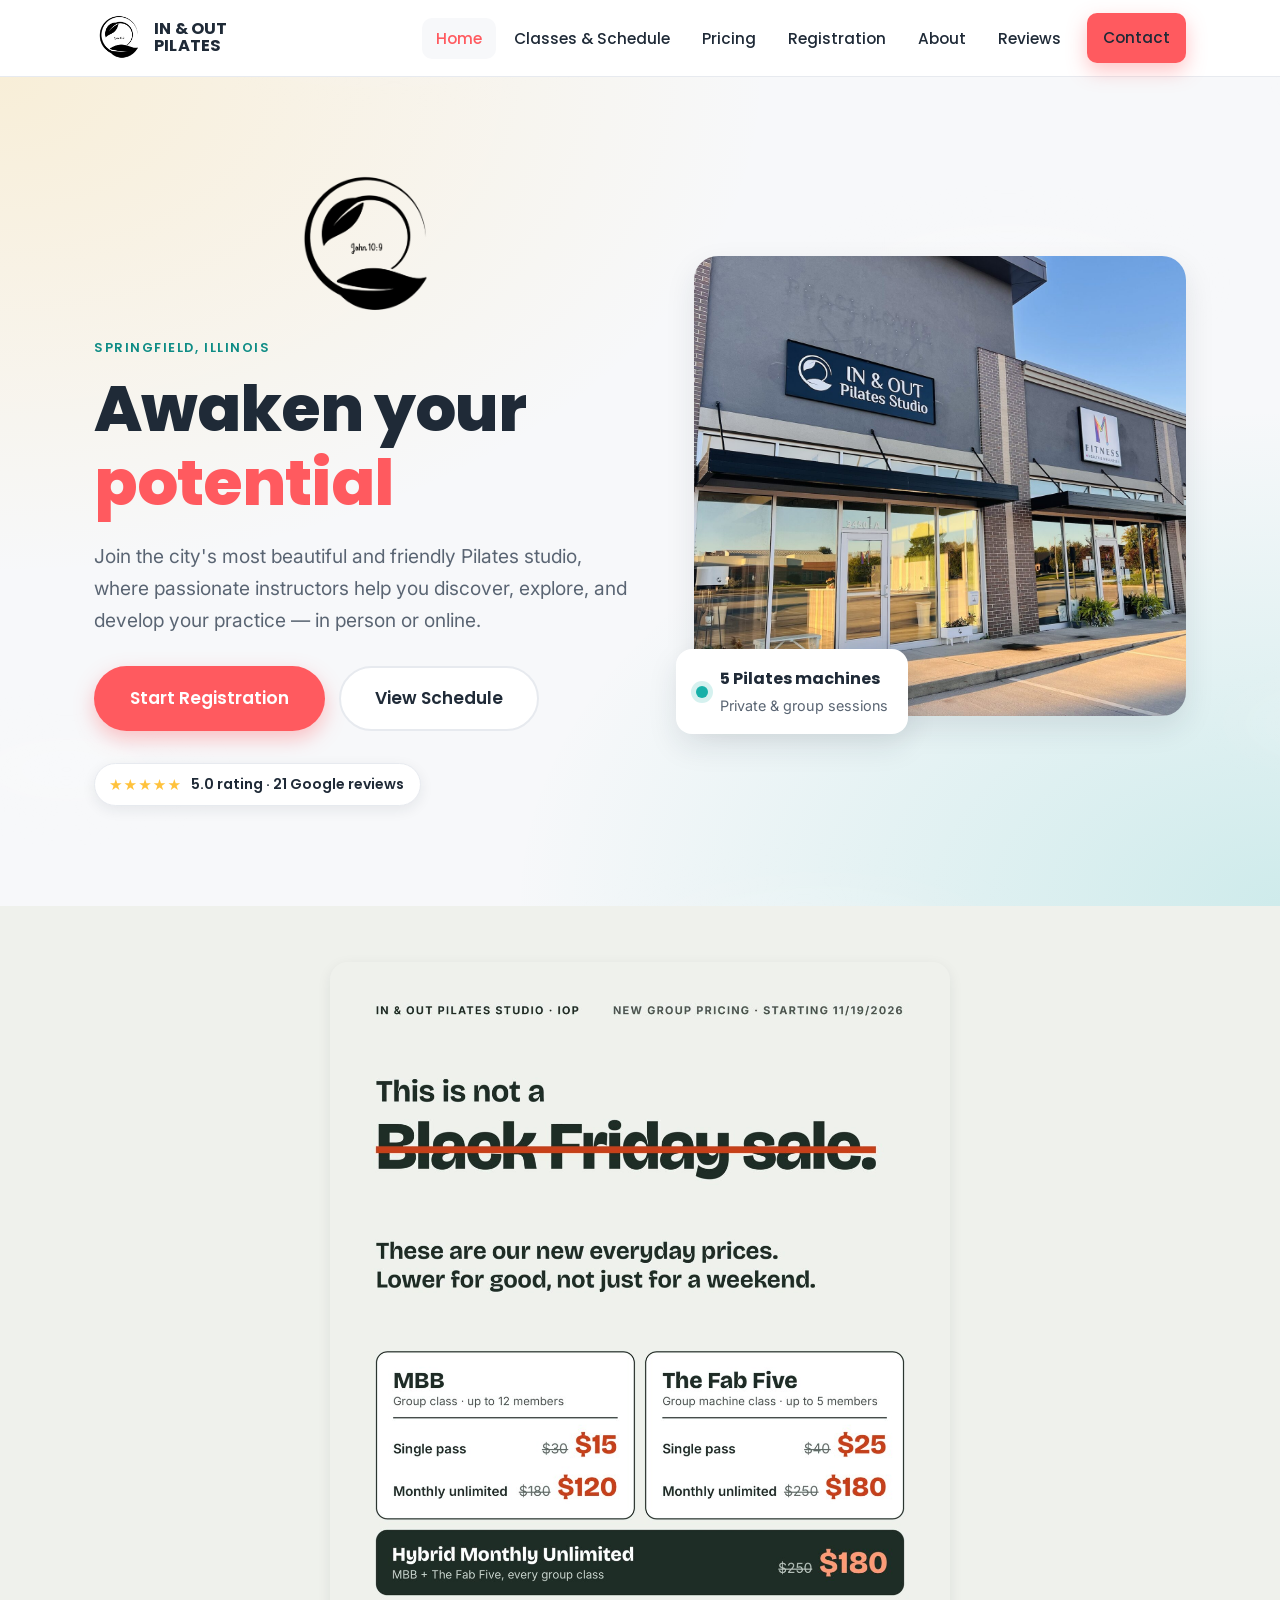
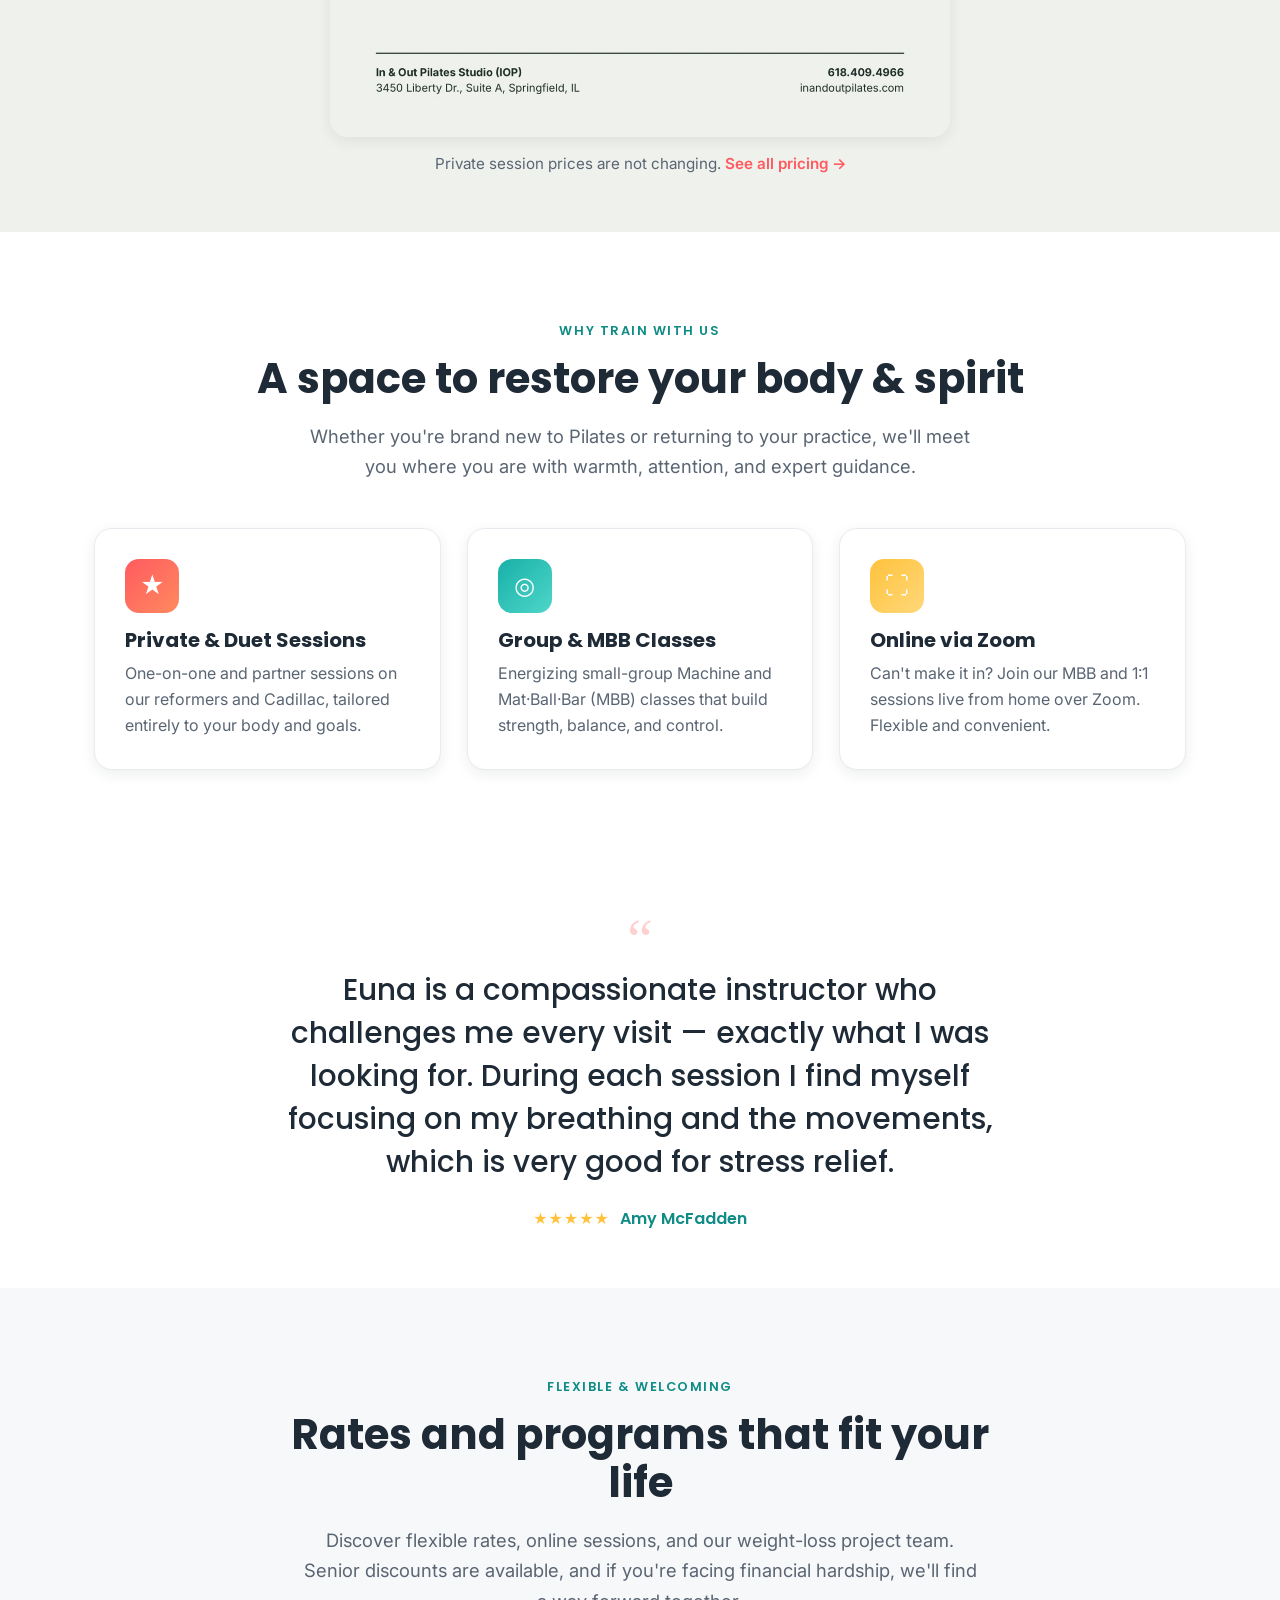
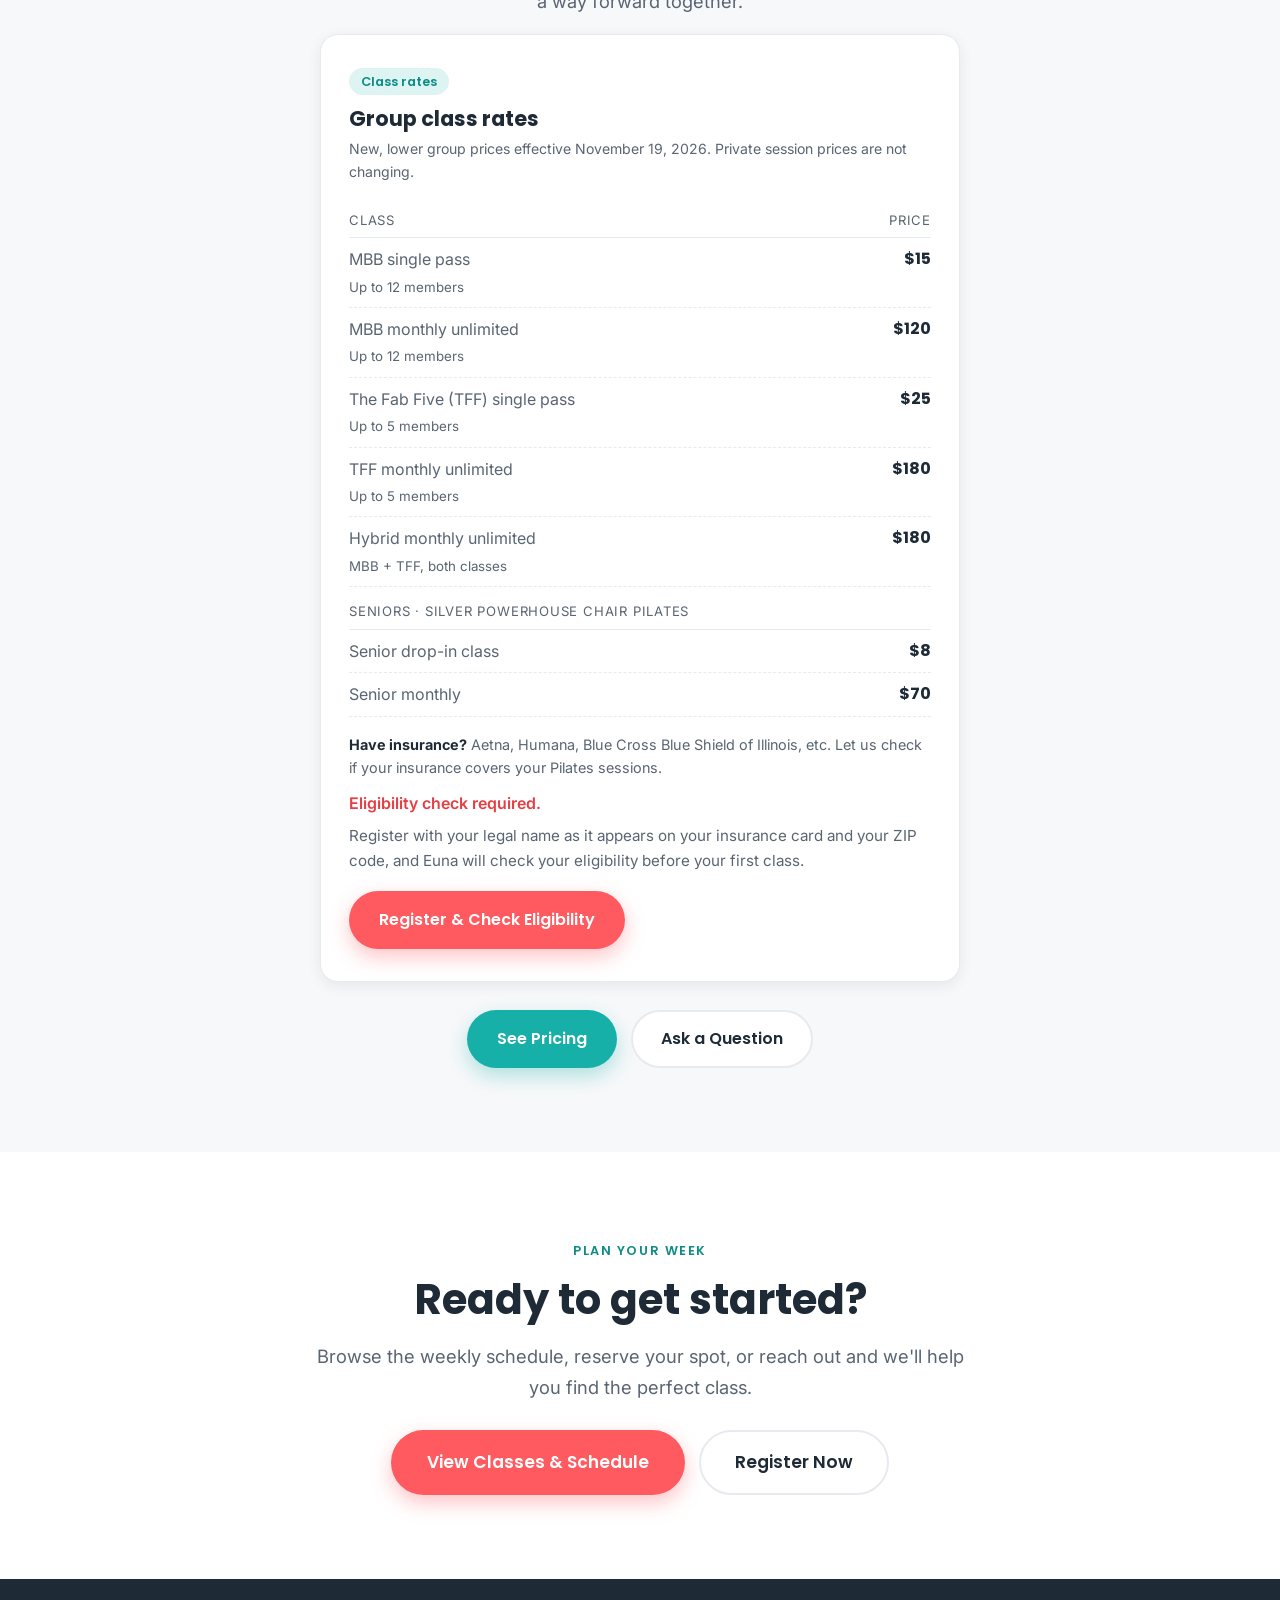
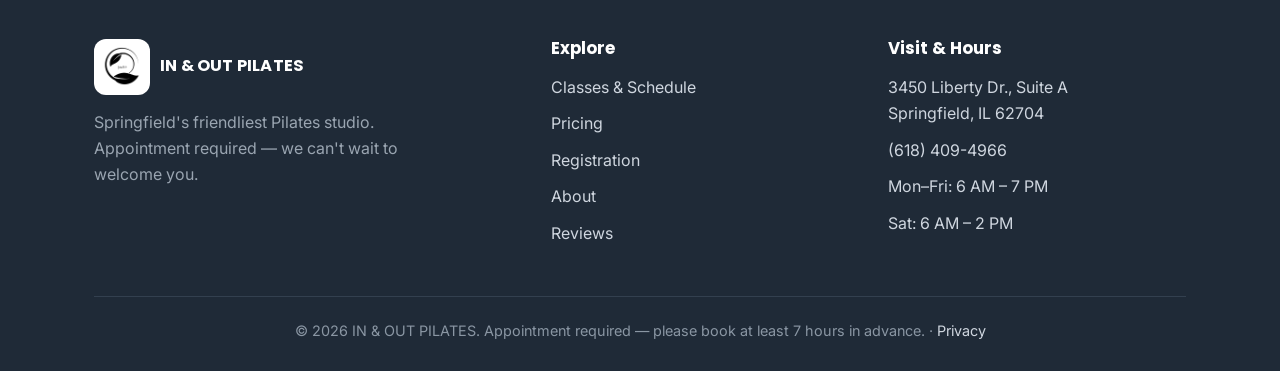
==== commit c4d24acf: "New-pricing section: use Euna's original poster image Replace the rebuilt HTML banner with her poste" ====
--- a/index.html
+++ b/index.html
@@ -89,55 +89,14 @@
   </div>
 </section>
 
-<!-- ===== NEW EVERYDAY PRICES (not a Black Friday sale) ===== -->
-<style>
-.np{background:#ECEEEA;padding:56px 0}
-.np-box{max-width:820px;margin:0 auto;padding:0 4px}
-.np-kicker{font-family:var(--font-head);font-weight:600;font-size:.78rem;letter-spacing:.14em;text-transform:uppercase;color:#C2502B}
-.np-lead{font-family:var(--font-head);font-weight:700;font-size:clamp(1.3rem,3.4vw,1.9rem);color:#1E2B26;margin:14px 0 0}
-.np-strike{font-family:var(--font-head);font-weight:800;font-size:clamp(2.1rem,7.4vw,4rem);line-height:1.05;color:#1E2B26;text-decoration:line-through;text-decoration-color:#C2502B;text-decoration-thickness:.12em;margin:0}
-.np-sub{font-family:var(--font-head);font-weight:600;font-size:clamp(1.05rem,2.6vw,1.35rem);color:#1E2B26;margin:22px 0 26px;line-height:1.35}
-.np-grid{display:grid;grid-template-columns:1fr 1fr;gap:16px}
-.np-card{background:#fff;border:2px solid #1E2B26;border-radius:14px;padding:18px 20px}
-.np-card h3{font-size:1.35rem;margin:0;color:#1E2B26}
-.np-card .sz{font-size:.88rem;color:var(--slate);padding-bottom:10px;border-bottom:2px solid #1E2B26;margin-bottom:6px}
-.np-row{display:flex;align-items:baseline;justify-content:space-between;gap:10px;padding:8px 0;font-weight:600;color:#1E2B26}
-.np-row .was{color:var(--slate);text-decoration:line-through;font-weight:500;margin-right:6px}
-.np-row .now{font-family:var(--font-head);font-weight:800;font-size:1.6rem;color:#C2502B;white-space:nowrap}
-.np-hybrid{margin-top:16px;background:#1E2B26;color:#fff;border-radius:14px;padding:16px 22px;display:flex;align-items:center;justify-content:space-between;gap:14px}
-.np-hybrid strong{font-family:var(--font-head);font-size:1.3rem;display:block}
-.np-hybrid small{color:#C9D2CD}
-.np-hybrid .was{color:#C9D2CD;text-decoration:line-through;margin-right:8px}
-.np-hybrid .now{font-family:var(--font-head);font-weight:800;font-size:2rem;color:#F08A5D;white-space:nowrap}
-.np-foot{margin-top:18px;font-size:.92rem;color:var(--slate)}
-@media(max-width:640px){.np-grid{grid-template-columns:1fr}.np-hybrid{flex-wrap:wrap}}
-</style>
-<section class="np" id="new-pricing" aria-labelledby="np-title">
-  <div class="container"><div class="np-box">
-    <span class="np-kicker">New group pricing · Starting 11/19/2026</span>
-    <p class="np-lead">This is not a</p>
-    <h2 class="np-strike" id="np-title">Black Friday sale.</h2>
-    <p class="np-sub">These are our new everyday prices.<br>Lower for good, not just for a weekend.</p>
-    <div class="np-grid">
-      <div class="np-card">
-        <h3>MBB</h3>
-        <div class="sz">Group class · up to 12 members</div>
-        <div class="np-row"><span>Single pass</span><span><span class="was" aria-label="was $30">$30</span><span class="now">$15</span></span></div>
-        <div class="np-row"><span>Monthly unlimited</span><span><span class="was" aria-label="was $180">$180</span><span class="now">$120</span></span></div>
-      </div>
-      <div class="np-card">
-        <h3>The Fab Five</h3>
-        <div class="sz">Group machine class · up to 5 members</div>
-        <div class="np-row"><span>Single pass</span><span><span class="was" aria-label="was $40">$40</span><span class="now">$25</span></span></div>
-        <div class="np-row"><span>Monthly unlimited</span><span><span class="was" aria-label="was $250">$250</span><span class="now">$180</span></span></div>
-      </div>
-    </div>
-    <div class="np-hybrid">
-      <div><strong>Hybrid Monthly Unlimited</strong><small>MBB + The Fab Five, every group class</small></div>
-      <div><span class="was" aria-label="was $250">$250</span><span class="now">$180</span></div>
-    </div>
-    <p class="np-foot">Private session prices are not changing. <a href="pricing.html" style="font-weight:600">See all pricing →</a></p>
-  </div></div>
+<!-- ===== NEW EVERYDAY PRICES (Euna's poster) ===== -->
+<section class="section section--tight" id="new-pricing" style="background:#EFF1EC">
+  <div class="container text-center">
+    <a href="img/new-pricing-2026-11.jpg" target="_blank" rel="noopener">
+      <img src="img/new-pricing-2026-11.jpg" width="1200" height="1500" loading="lazy" decoding="async" style="width:100%;max-width:620px;height:auto;display:block;margin:0 auto;border-radius:var(--radius);box-shadow:var(--shadow-sm)" alt="This is not a Black Friday sale. These are our new everyday prices, lower for good, not just for a weekend. New group pricing starting November 19, 2026. MBB group class, up to 12 members: single pass $15 (was $30), monthly unlimited $120 (was $180). The Fab Five group machine class, up to 5 members: single pass $25 (was $40), monthly unlimited $180 (was $250). Hybrid monthly unlimited, MBB plus The Fab Five, every group class: $180 (was $250).">
+    </a>
+    <p style="margin-top:14px;color:var(--slate);font-size:.95rem">Private session prices are not changing. <a href="pricing.html" style="font-weight:600">See all pricing →</a></p>
+  </div>
 </section>
 
 <!-- ===== HIGHLIGHTS ===== -->
